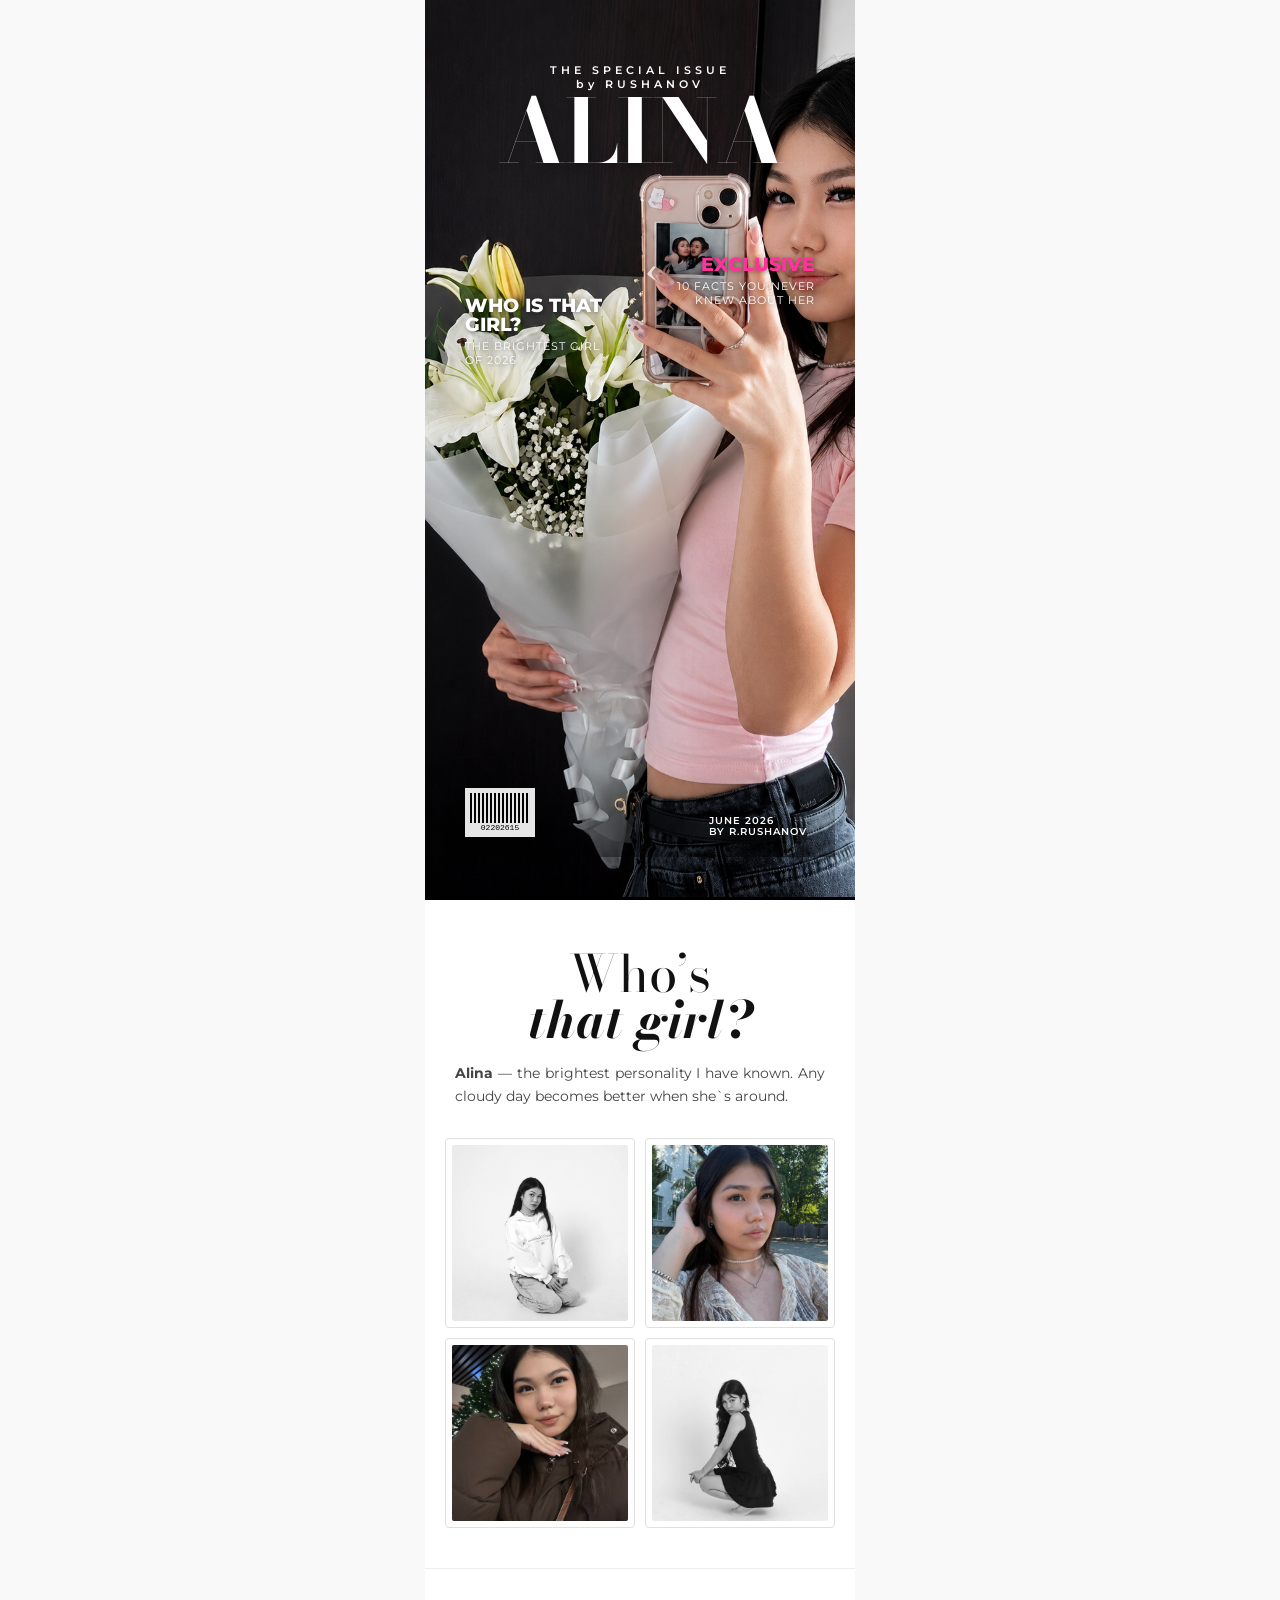
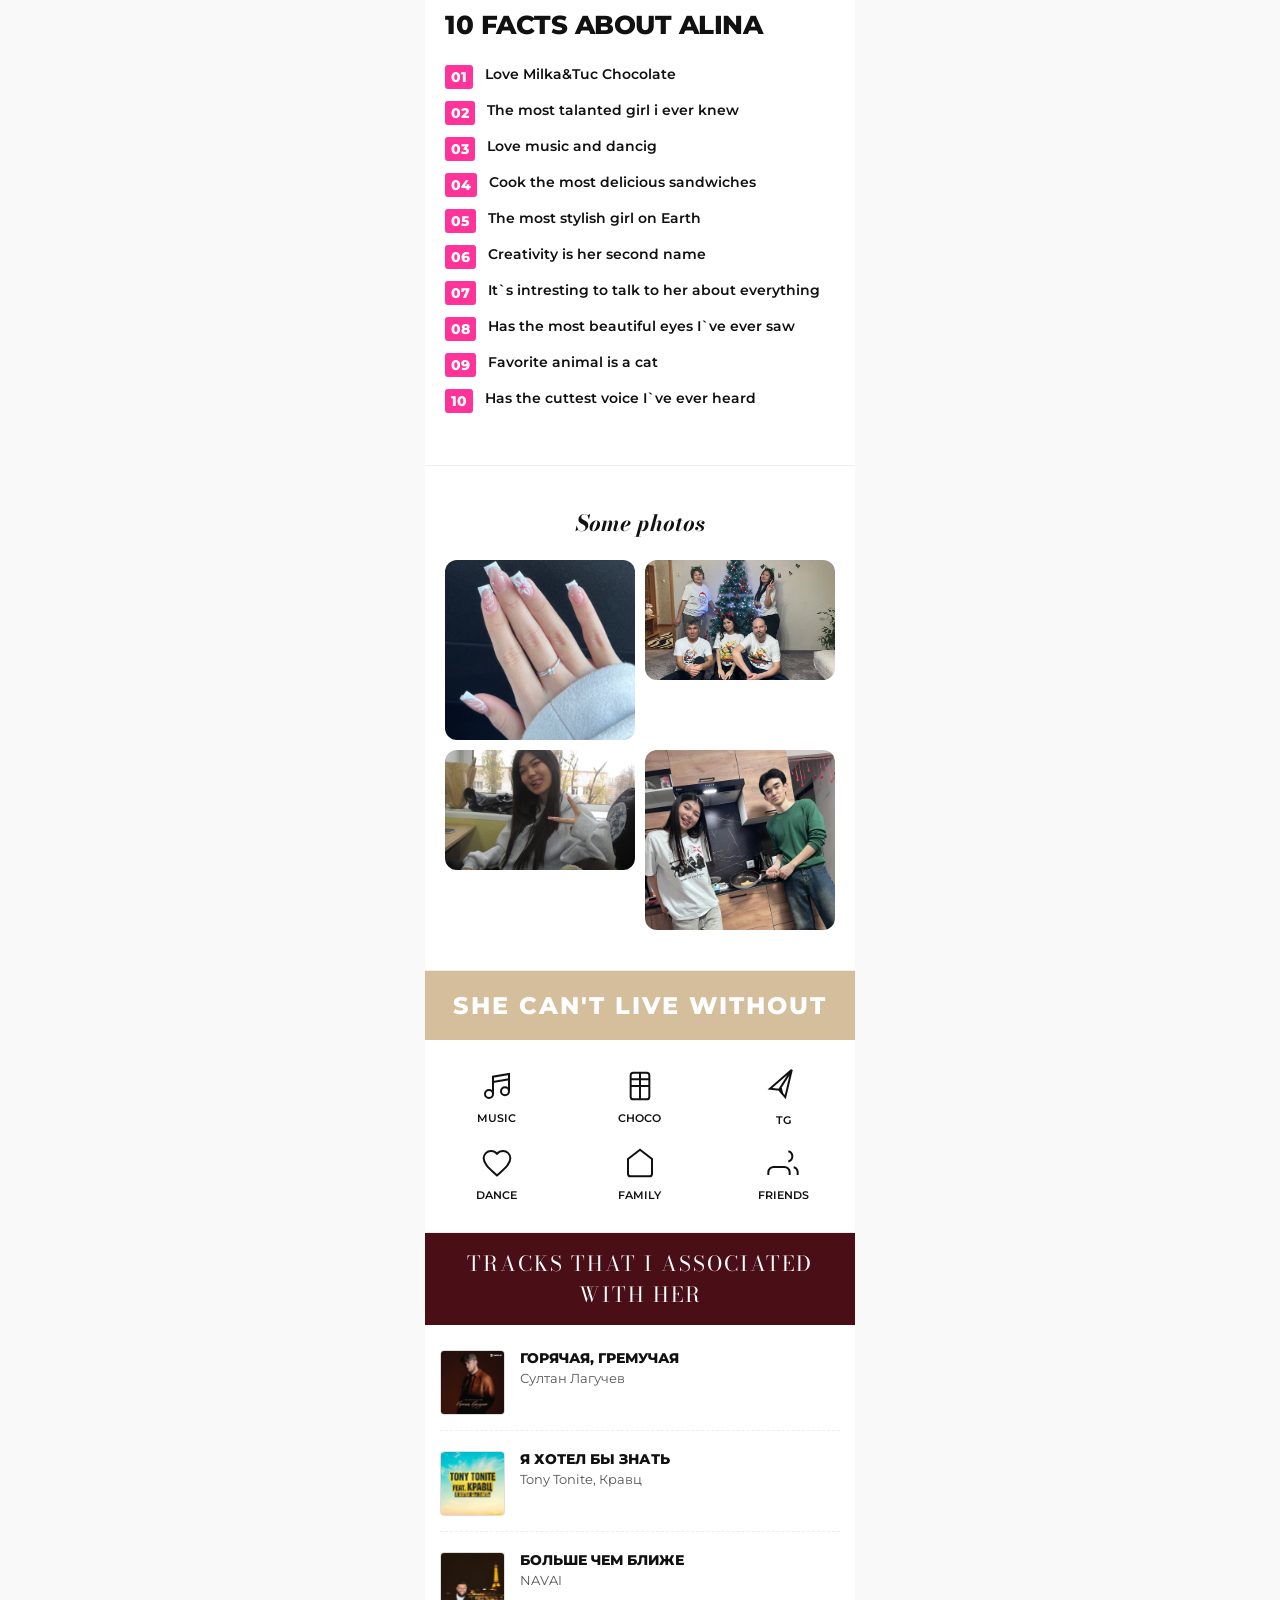
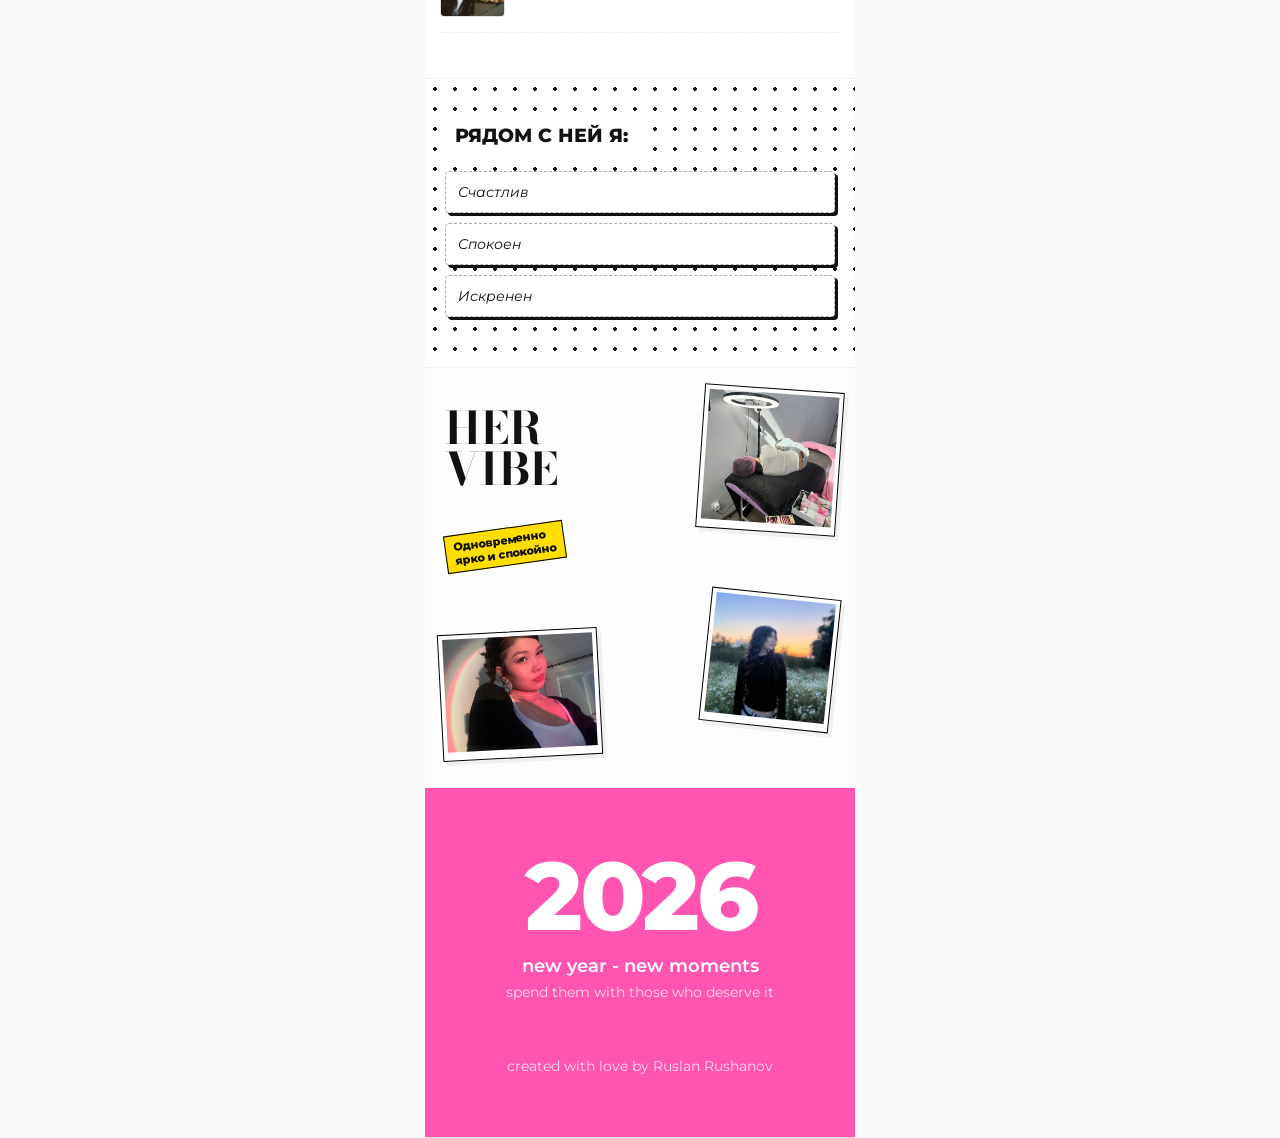
==== index.html @ da40d0cd "Add files via upload" ====
<!DOCTYPE html>
<html lang="ru">
<head>
    <meta charset="UTF-8">
    <meta name="viewport" content="width=device-width, initial-scale=1.0, maximum-scale=1.0, user-scalable=no">
    <title>Alina2026</title>
    <style>
        @import url('https://fonts.googleapis.com/css2?family=Bodoni+Moda:ital,wght@0,400;0,700;1,400&family=Montserrat:wght@400;600;800&display=swap');

        :root {
            --bg-light: #f9f9f9;
            --main-black: #111111;
            --accent-pink: #ff3399;
            --muted-gold: #d5be9b;
            --dark-red: #4a0e17;
        }

        * {
            box-sizing: border-box;
            margin: 0;
            padding: 0;
            /* Убирает серое выделение при тапе на iPhone */
            -webkit-tap-highlight-color: transparent; 
        }

        body {
            background-color: var(--bg-light);
            font-family: 'Montserrat', sans-serif;
            color: var(--main-black);
            padding: 0;
            margin: 0;
            width: 100vw;
            overflow-x: hidden;
        }

        /* Мобильный контейнер в один экран по ширине */
        .phone-wrapper {
            width: 100%;
            max-width: 430px; /* Ширина топовых iPhone Pro Max */
            margin: 0 auto;
            background: #fff;
        }

        section {
            padding: 40px 20px;
            border-bottom: 1px solid #eee;
            position: relative;
        }
        /* обложка */
    .magazine-cover {
        position: relative;
        width: 100%;
        height: 100vh; /* Занимает весь экран телефона */
        background-color: #000;
        overflow: hidden;
        display: flex;
        flex-direction: column;
        justify-content: space-between;
        border-bottom: 3px solid #000;
    }

    /* ФОТОГРАФИЯ - ЗАДНИЙ ФОН */
    .cover-image-container {
        position: absolute;
        top: 0;
        left: 0;
        width: 100%;
        height: 100%;
        z-index: 1;
    }

    .cover-image-container img {
        width: 100%;
        height: 100%;
        object-fit: cover; /* Фото заполнит весь экран без искажений */
        /* filter: brightness(0.9); — можно чуть притемнить, если текст плохо видно */
    }

    /* ГЛАВНОЕ НАЗВАНИЕ ЖУРНАЛА */
    .cover-masthead {
        position: relative;
        z-index: 2;
        text-align: center;
        padding-top: 23px;
    }

    .cover-masthead h1 {
        font-family: 'Bodoni Moda', serif;
        font-size: 5.5rem;
        color: #fff;
        text-transform: uppercase;
        letter-spacing: -2px;
        line-height: 0.8;
        margin: 0;
        /* Эффект тени, чтобы текст читался на любом фоне */
        text-shadow: 2px 2px 10px rgba(0,0,0,0.3);
    }

    /* БОКОВЫЕ ЗАГОЛОВКИ */
    .cover-headlines {
        position: relative;
        z-index: 3;
        padding: 20px;
        color: #fff;
        text-shadow: 1px 1px 5px rgba(0,0,0,0.5);
    }

    .left-headlines {
        position: absolute;
        bottom: 120px;
        left: 20px;
        max-width: 150px;
    }

    .right-headlines {
        position: absolute;
        bottom: 180px;
        right: 20px;
        text-align: right;
        max-width: 180px;
    }

    .headline-main {
        font-family: 'Montserrat', sans-serif;
        font-weight: 800;
        font-size: 1.2rem;
        text-transform: uppercase;
        line-height: 1;
        margin-bottom: 5px;
    }

    .headline-sub {
        font-family: 'Montserrat', sans-serif;
        font-size: 0.7rem;
        text-transform: uppercase;
        font-weight: 400;
        letter-spacing: 1px;
    }

    /* НИЖНЯЯ ПАНЕЛЬ: ШТРИХ-КОД И ВЫПУСК */
    .cover-footer {
        position: relative;
        z-index: 3;
        display: flex;
        justify-content: space-between;
        align-items: flex-end;
        padding: 20px;
        background: linear-gradient(transparent, rgba(0,0,0,0.4));
    }

    .barcode-area {
        background: #fff;
        padding: 5px;
        display: flex;
        flex-direction: column;
        align-items: center;
        opacity: 0.9;
    }

    .barcode-lines {
        width: 60px;
        height: 30px;
        /* Имитация штрих-кода через градиент */
        background: repeating-linear-gradient(90deg, #000, #000 2px, #fff 2px, #fff 4px);
    }

    .issue-info {
        color: #fff;
        font-size: 0.6rem;
        text-transform: uppercase;
        font-weight: 600;
        letter-spacing: 1px;
    }

        /* --- 1. HERO SECTION --- */
        .hero-section {
            text-align: center;
            padding-top: 50px;
        }

        .main-title {
            font-family: 'Bodoni Moda', serif;
            font-size: 3.2rem;
            line-height: 0.9;
            font-weight: 400;
            margin-bottom: 20px;
        }

        .main-title span {
            display: block;
            font-style: italic;
            font-weight: 700;
            color: var(--main-black);
        }

        .hero-desc {
            font-size: 0.9rem;
            line-height: 1.6;
            color: #444;
            margin-bottom: 30px;
            padding: 0 10px;
            text-align: justify;
        }

        /* Инста-коллаж: 2х2 аккуратных поста */
        .insta-grid {
            display: grid;
            grid-template-columns: 1fr 1fr;
            gap: 10px;
        }

        .insta-card {
            background: #fff;
            border: 1px solid #e0e0e0;
            padding: 6px;
            border-radius: 4px;
        }

        .insta-card img {
            width: 100%;
            aspect-ratio: 1;
            object-fit: cover;
            display: block;
            border-radius: 2px;
        }

        /* --- 2. 10 FACTS --- */
        .facts-section {
            background: #fff;
        }

        .facts-section h2 {
            font-size: 1.6rem;
            font-weight: 800;
            text-transform: uppercase;
            margin-bottom: 25px;
            letter-spacing: -0.5px;
        }

        .fact-row {
            display: flex;
            align-items: flex-start;
            margin-bottom: 12px;
        }

        .fact-num {
            font-weight: 800;
            font-size: 0.9rem;
            color: #fff;
            background: var(--accent-pink);
            padding: 3px 6px;
            margin-right: 12px;
            border-radius: 3px;
            min-width: 26px;
            text-align: center;
        }

        .fact-text {
            font-size: 0.85rem;
            font-weight: 600;
            line-height: 1.4;
        }

        /* --- 3. PINTEREST BOARD --- */
        .pinterest-section h2 {
            font-family: 'Bodoni Moda', serif;
            font-style: italic;
            font-size: 1.4rem;
            text-align: center;
            margin-bottom: 20px;
        }

        .pin-board {
            display: grid;
            grid-template-columns: 1fr 1fr;
            gap: 10px;
        }

        .pin {
            border-radius: 12px;
            overflow: hidden;
            background: #f0f0f0;
        }

        .pin img {
            width: 100%;
            display: block;
            object-fit: cover;
        }

        .p-long { height: 180px; }
        .p-short { height: 120px; }

        /* --- 4. CAN'T LIVE WITHOUT --- */
        .cant-live-header {
            background: var(--muted-gold);
            color: #fff;
            padding: 20px;
            text-align: center;
            font-size: 1.5rem;
            font-weight: 800;
            text-transform: uppercase;
            letter-spacing: 2px;
        }

        .icons-vibe-grid {
            display: grid;
            grid-template-columns: repeat(3, 1fr);
            gap: 20px;
            padding: 30px 10px;
        }

        .icon-box {
            text-align: center;
            font-size: 0.7rem;
            font-weight: 600;
            text-transform: uppercase;
        }

        .icon-box svg {
            width: 32px;
            height: 32px;
            margin-bottom: 6px;
            stroke: #111;
            fill: none;
            stroke-width: 1.5;
        }

        /* --- 5. EXCLUSIVE INTERVIEW --- */
        .interview-header {
            background: var(--dark-red);
            color: #fff;
            padding: 15px;
            text-align: center;
            font-family: 'Bodoni Moda', serif;
            font-size: 1.5rem;
        }

        .interview-content {
            padding: 25px 15px;
        }

        .qa-block {
            margin-bottom: 18px;
            border-bottom: 1px dashed #eee;
            padding-bottom: 10px;
        }

        .qa-block h3 {
            font-size: 0.85rem;
            font-weight: 800;
            margin-bottom: 4px;
        }

        .qa-block p {
            font-size: 0.85rem;
            color: #555;
            line-height: 1.4;
        }

        /* --- 6. WHAT THEY THINK ABOUT ME --- */
        .polka-dot-bg {
            background-image: radial-gradient(#111 12%, transparent 13%);
            background-size: 20px 20px;
            background-color: #fff;
            padding: 40px 20px;
        }

        .polka-dot-bg h2 {
            font-weight: 800;
            font-size: 1.2rem;
            text-transform: uppercase;
            margin-bottom: 20px;
            text-align: center;
            background: #fff;
            display: inline-block;
            padding: 4px 10px;
        }

        .sticker-quote {
            background: #fff;
            border: 1.5px dashed #aaa;
            padding: 12px;
            margin-bottom: 10px;
            border-radius: 4px;
            font-style: italic;
            font-size: 0.85rem;
            box-shadow: 3px 3px 0px var(--main-black);
        }

        /* --- 7. HER VIBE (Мобильный коллаж) --- */
        .vibe-section {
            background: #fdfdfd;
            height: 420px;
            position: relative;
        }

        .vibe-title {
            font-family: 'Bodoni Moda', serif;
            font-size: 2.8rem;
            font-weight: 700;
            line-height: 0.9;
        }

        .collage-img {
            position: absolute;
            border: 1px solid #000;
            padding: 4px;
            background: #fff;
            box-shadow: 4px 4px 0 rgba(0,0,0,0.05);
        }

        .img-1 { top: 20px; right: 15px; width: 140px; transform: rotate(4deg); }
        .img-2 { bottom: 30px; left: 15px; width: 160px; transform: rotate(-3deg); }
        .img-3 { bottom: 60px; right: 20px; width: 130px; transform: rotate(6deg); }

        .bubble-meme {
            position: absolute;
            background: #ffde00;
            border: 1.5px solid #000;
            padding: 4px 8px;
            font-size: 0.7rem;
            font-weight: 800;
            top: 160px;
            left: 20px;
            transform: rotate(-8deg);
        }

        /* --- 8. FINAL PAGE --- */
        .final-section {
            background: #ff54b0;
            color: #fff;
            text-align: center;
            padding: 60px 20px;
        }

        .big-year {
            font-size: 6rem;
            font-weight: 800;
            line-height: 1;
            letter-spacing: -3px;
            margin-bottom: 10px;
        }

        .final-text {
            font-size: 1.1rem;
            font-weight: 600;
            line-height: 1.4;
        }
        /* --- СТИЛИ ДЛЯ МУЗЫКАЛЬНОГО БЛОКА --- */
.tracks-section {
    background: #fff;
}

.tracks-header {
    background: var(--dark-red); /* Сохраняем благородный темный цвет */
    color: #fff;
    padding: 15px;
    text-align: center;
    font-family: 'Bodoni Moda', serif;
    font-size: 1.3rem;
    text-transform: uppercase;
    letter-spacing: 2px;
}

.tracks-content {
    padding: 25px 15px;
}

.track-item {
    display: flex; /* Выстраиваем в ряд: фото + текст */
    align-items: flex-start;
    gap: 15px; /* Расстояние между обложкой и текстом */
    margin-bottom: 20px;
    padding-bottom: 15px;
    border-bottom: 1px dashed #eee;
}

.track-cover {
    width: 65px; /* Размер обложки трека */
    height: 65px;
    flex-shrink: 0; /* Чтобы картинка не сжималась */
    border-radius: 4px;
    background-color: #eee;
    overflow: hidden;
    border: 1px solid #ddd;
}

.track-cover img {
    width: 100%;
    height: 100%;
    object-fit: cover;
}

.track-info h3 {
    font-size: 0.85rem;
    font-weight: 800;
    margin-bottom: 4px;
    color: var(--main-black);
    text-transform: uppercase;
}

.track-info p {
    font-size: 0.8rem;
    color: #555;
    line-height: 1.4;
}
    </style>
</head>
<body>

    <div class="phone-wrapper">

<section class="magazine-cover">
    <div class="cover-image-container">
        <img src="images/start.png" alt="Cover Photo">
    </div>

    <div class="cover-masthead">
        <p style="color: #fff; font-size: 0.7rem; letter-spacing: 4px; margin-bottom: 5px; font-weight: 600;">THE SPECIAL ISSUE <br>by RUSHANOV</p>
        <h1>ALINA</h1>
    </div>

    <div class="cover-headlines">
        <div class="left-headlines">
            <p class="headline-main">WHO IS THAT GIRL?</p>
            <p class="headline-sub">The brightest girl of 2026</p>
        </div>

        <div class="right-headlines">
            <p class="headline-main" style="color: #ff3399;">EXCLUSIVE</p>
            <p class="headline-sub">10 facts you never knew about her</p>
        </div>
    </div>

    <div class="cover-footer">
        <div class="barcode-area">
            <div class="barcode-lines"></div>
            <span style="font-size: 8px; color: #000; font-family: monospace;">02202615</span>
        </div>
        <div class="issue-info">
            JUNE 2026 <br> by R.Rushanov &nbsp
        </div>
    </div>
</section>    

        <section class="hero-section">
            <h1 class="main-title">Who’s<br><span>that girl?</span></h1>
            <p class="hero-desc">
                <strong>Alina</strong> — the brightest personality I have known. Any cloudy day becomes better when she`s around. 
            </p>
            <div class="insta-grid">
                <div class="insta-card"><img src="images/black1.jpeg" alt="Alina"></div>
                <div class="insta-card"><img src="images/col1.jpeg" alt="Alina"></div>
                <div class="insta-card"><img src="images/col2.jpeg" alt="Alina"></div>
                <div class="insta-card"><img src="images/black2.jpeg" alt="Alina"></div>
            </div>
        </section>

        <section class="facts-section">
            <h2>10 facts about Alina</h2>
            <div class="fact-row"><div class="fact-num">01</div><div class="fact-text">Love Milka&Tuc Chocolate</div></div>
            <div class="fact-row"><div class="fact-num">02</div><div class="fact-text">The most talanted girl i ever knew</div></div>
            <div class="fact-row"><div class="fact-num">03</div><div class="fact-text">Love music and dancig</div></div>
            <div class="fact-row"><div class="fact-num">04</div><div class="fact-text">Cook the most delicious sandwiches</div></div>
            <div class="fact-row"><div class="fact-num">05</div><div class="fact-text">The most stylish girl on Earth</div></div>
            <div class="fact-row"><div class="fact-num">06</div><div class="fact-text">Creativity is her second name</div></div>
            <div class="fact-row"><div class="fact-num">07</div><div class="fact-text">It`s intresting to talk to her about everything</div></div>
            <div class="fact-row"><div class="fact-num">08</div><div class="fact-text">Has the most beautiful eyes I`ve ever saw</div></div>
            <div class="fact-row"><div class="fact-num">09</div><div class="fact-text">Favorite animal is a cat</div></div>
            <div class="fact-row"><div class="fact-num">10</div><div class="fact-text">Has the cuttest voice I`ve ever heard</div></div>
        </section>

        <section class="pinterest-section">
            <h2>Some photos</h2>
            <div class="pin-board">
                <div class="pin p-long"><img src="images/nails.jpeg" alt="Pin"></div>
                <div class="pin p-short"><img src="images/fam.jpeg" alt="Pin"></div>
                <div class="pin p-short"><img src="images/vert.jpeg" alt="Pin"></div>
                <div class="pin p-long"><img src="images/rus.jpeg" alt="Pin"></div>
            </div>
        </section>

        <div class="cant-live-header">She Can't Live Without</div>
        <section style="padding:0;">
            <div class="icons-vibe-grid">
    <div class="icon-box">
        <svg viewBox="0 0 24 24"><path d="M9 18V5l12-2v13M9 9l12-2M9 18c0 1.66-1.34 3-3 3s-3-1.34-3-3 1.34-3 3-3 3 1.34 3 3zm12-2c0 1.66-1.34 3-3 3s-3-1.34-3-3 1.34-3 3-3 3 1.34 3 3z"/></svg>
        <div>Music</div>
    </div>
    <div class="icon-box">
        <svg viewBox="0 0 24 24"><rect x="5" y="2" width="14" height="20" rx="2"/><path d="M5 7h14M5 12h14M12 2v20"/></svg>
        <div>Choco</div>
    </div>
    <div class="icon-box">
        <svg viewBox="0 0 24 24" style="transform: rotate(-15deg); margin-bottom: 8px;">
            <path d="M21.5 2L2 11.5l6.5 2.5L21.5 2z M8.5 14l3 6.5L21.5 2L8.5 14z M8.5 14l1.5 3.5V14l-1.5 0z" />
        </svg>
        <div>TG</div>
    </div>
    <div class="icon-box">
        <svg viewBox="0 0 24 24"><path d="M12 21.35l-1.45-1.32C5.4 15.36 2 12.28 2 8.5 2 5.42 4.42 3 7.5 3c1.74 0 3.41.81 4.5 2.09C13.09 3.81 14.76 3 16.5 3 19.58 3 22 5.42 22 8.5c0 3.78-3.4 6.86-8.55 11.54L12 21.35z"/></svg>
                    <div>Dance</div>
    </div>
    <div class="icon-box">
        <svg viewBox="0 0 24 24"><path d="M3 9l9-7 9 7v11a2 2 0 0 1-2 2H5a2 2 0 0 1-2-2z"/></svg>
        <div>Family</div>
    </div>
    <div class="icon-box">
        <svg viewBox="0 0 24 24"><path d="M17 21v-2a4 4 0 0 0-4-4H5a4 4 0 0 0-4 4v2M16 3.13a4 4 0 0 1 0 7.75M23 21v-2a4 4 0 0 0-3-3.87M16 3.13a4 4 0 0 1 0 7.75"/></svg>
        <div>Friends</div>
    </div>
</div>
        </section>

<div class="tracks-header">Tracks that i associated with her</div>
<section class="tracks-section" style="padding:0;">
    <div class="tracks-content">
        
        <div class="track-item">
            <div class="track-cover">
                <img src="images/СЛ.jpg" alt="Track Cover">
            </div>
            <div class="track-info">
                <h3>Горячая, гремучая</h3>
                <p>Султан Лагучев</p>
            </div>
        </div>

        <div class="track-item">
            <div class="track-cover">
                <img src="images/ЯЗ.jpg" alt="Track Cover">
            </div>
            <div class="track-info">
                <h3>Я хотел бы знать</h3>
                <p>Tony Tonite, Кравц</p>
            </div>
        </div>
			
			<div class="track-item">
            <div class="track-cover">
                <img src="images/БЧБ.jpg" alt="Track Cover">
            </div>
            <div class="track-info">
                <h3>Больше чем ближе</h3>
                <p>NAVAI</p>
            </div>
        </div>

    </div>
</section>

        <section class="polka-dot-bg">
            <h2>Рядом с ней я:</h2>
            <div class="sticker-quote">Счастлив</div>
            <div class="sticker-quote">Спокоен</div>
            <div class="sticker-quote">Искренен</div>
        </section>

        <section class="vibe-section">
            <div class="vibe-title">HER<br>VIBE</div>
            <div class="bubble-meme">Одновременно<br>ярко и спокойно</div>
            
            <div class="collage-img img-1"><img src="images/sleep.jpeg" style="width:100%;"></div>
            <div class="collage-img img-2"><img src="images/shine.jpeg" style="width:100%;"></div>
            <div class="collage-img img-3"><img src="images/summer.jpeg" style="width:100%;"></div>
        </section>

        <section class="final-section">
            <div class="big-year">2026</div>
            <div class="final-text">
                new year - new moments<br>
                <span style="font-size:0.85rem; font-weight:400; opacity:0.8;">spend them with those who deserve it<br><br><br>created with love by Ruslan Rushanov
</span>
            </div>
        </section>

    </div>

</body>
</html>
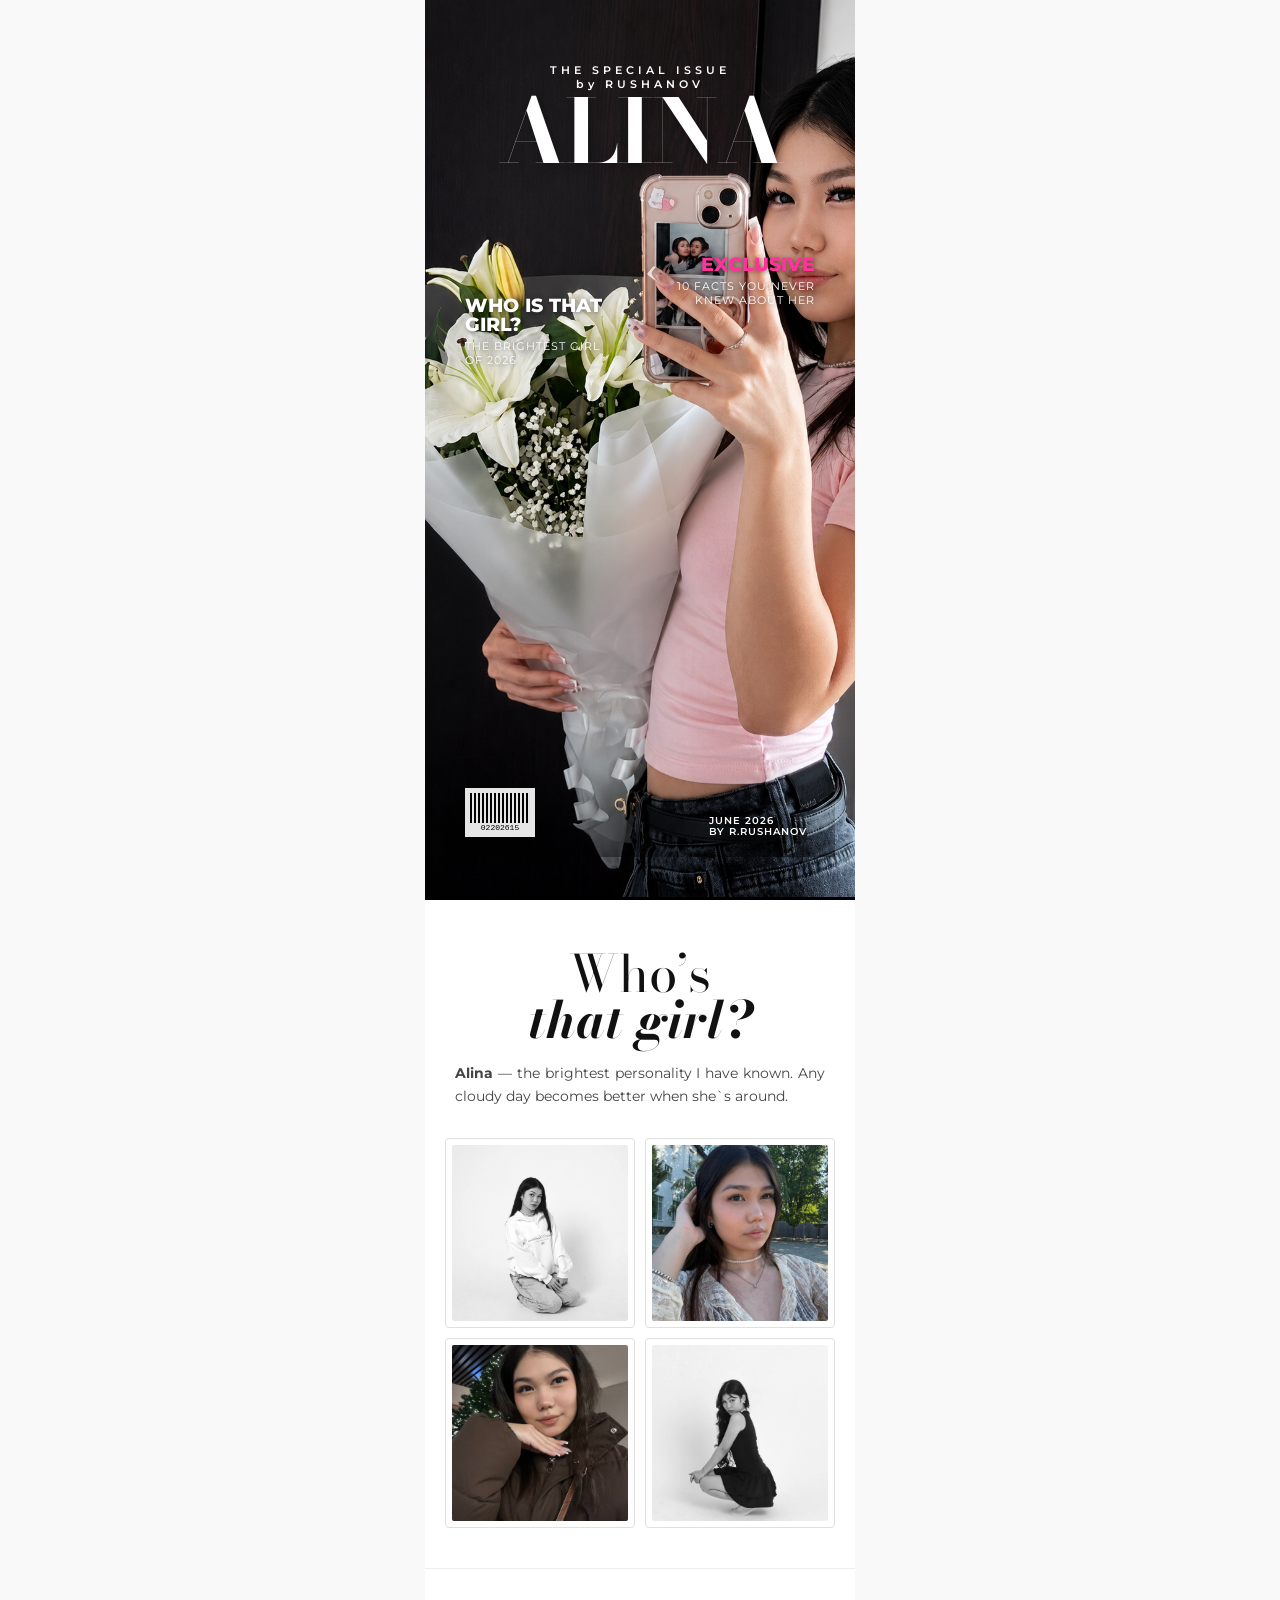
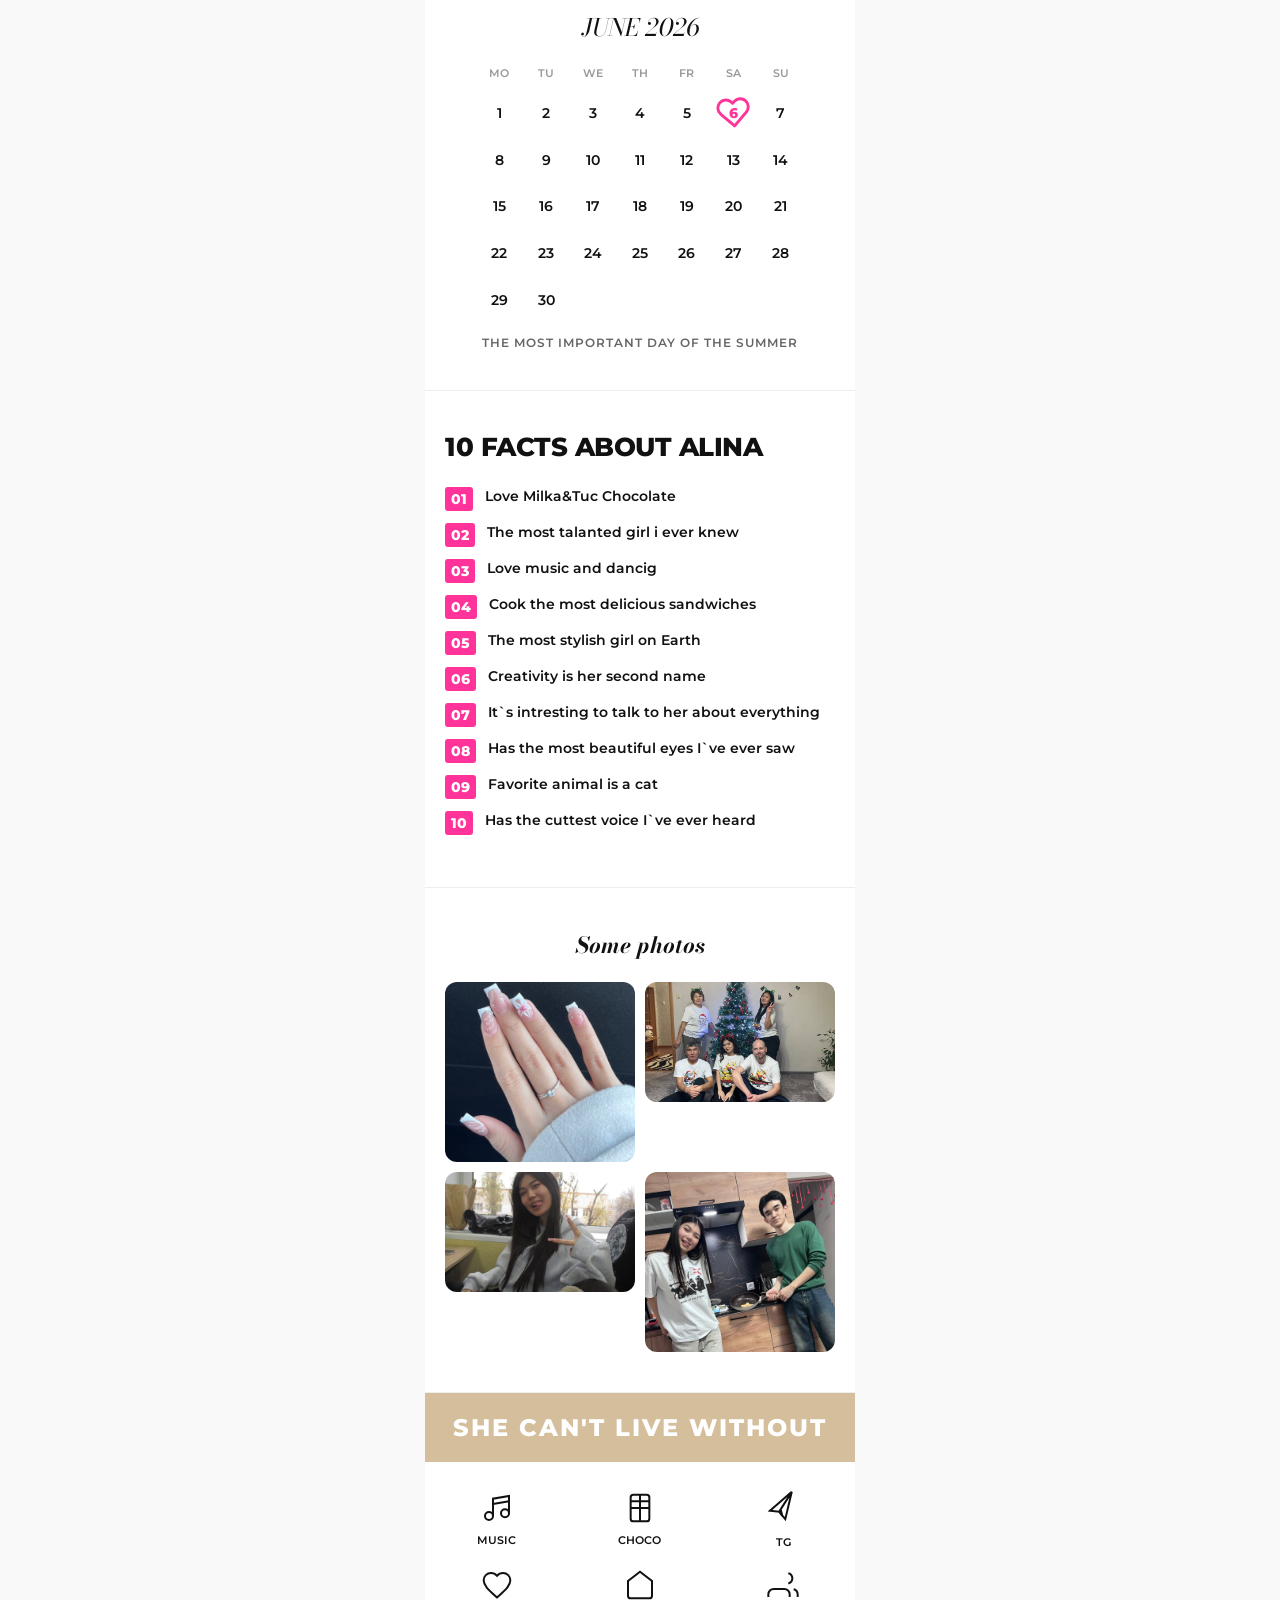
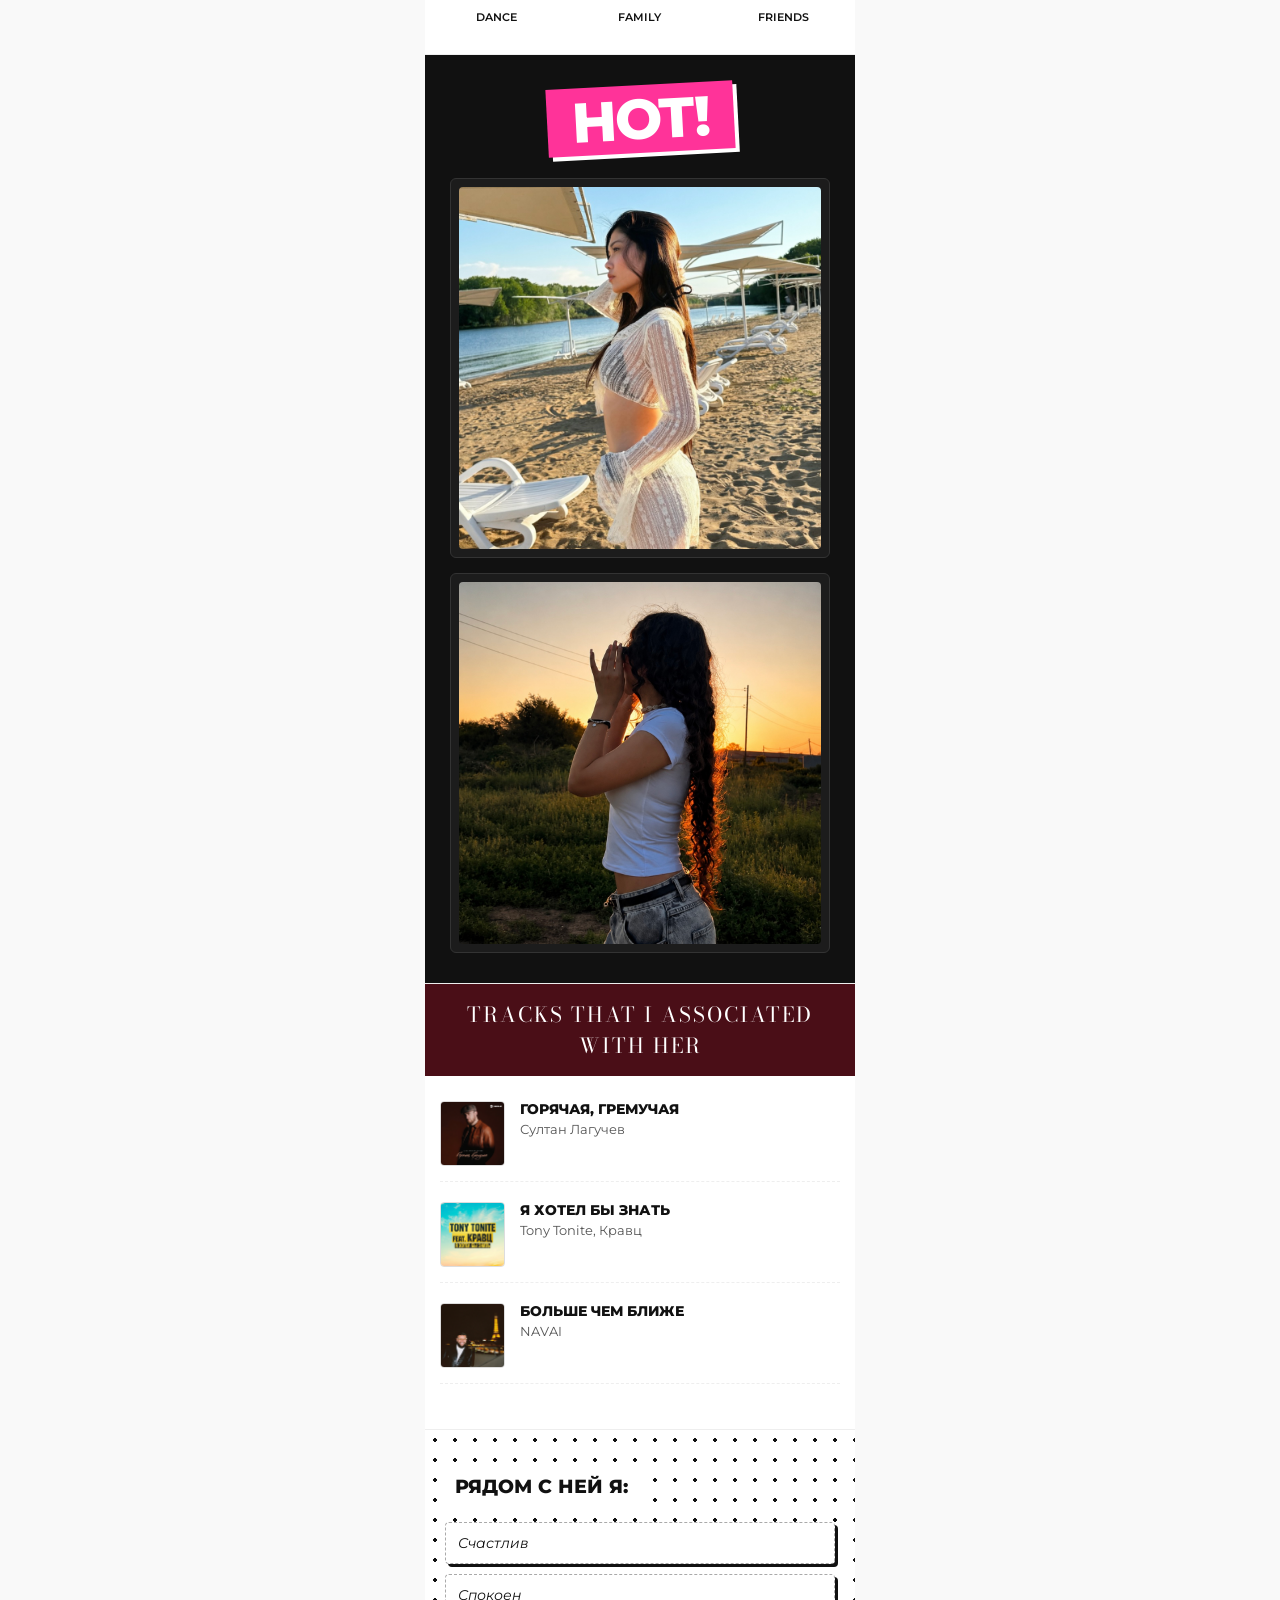
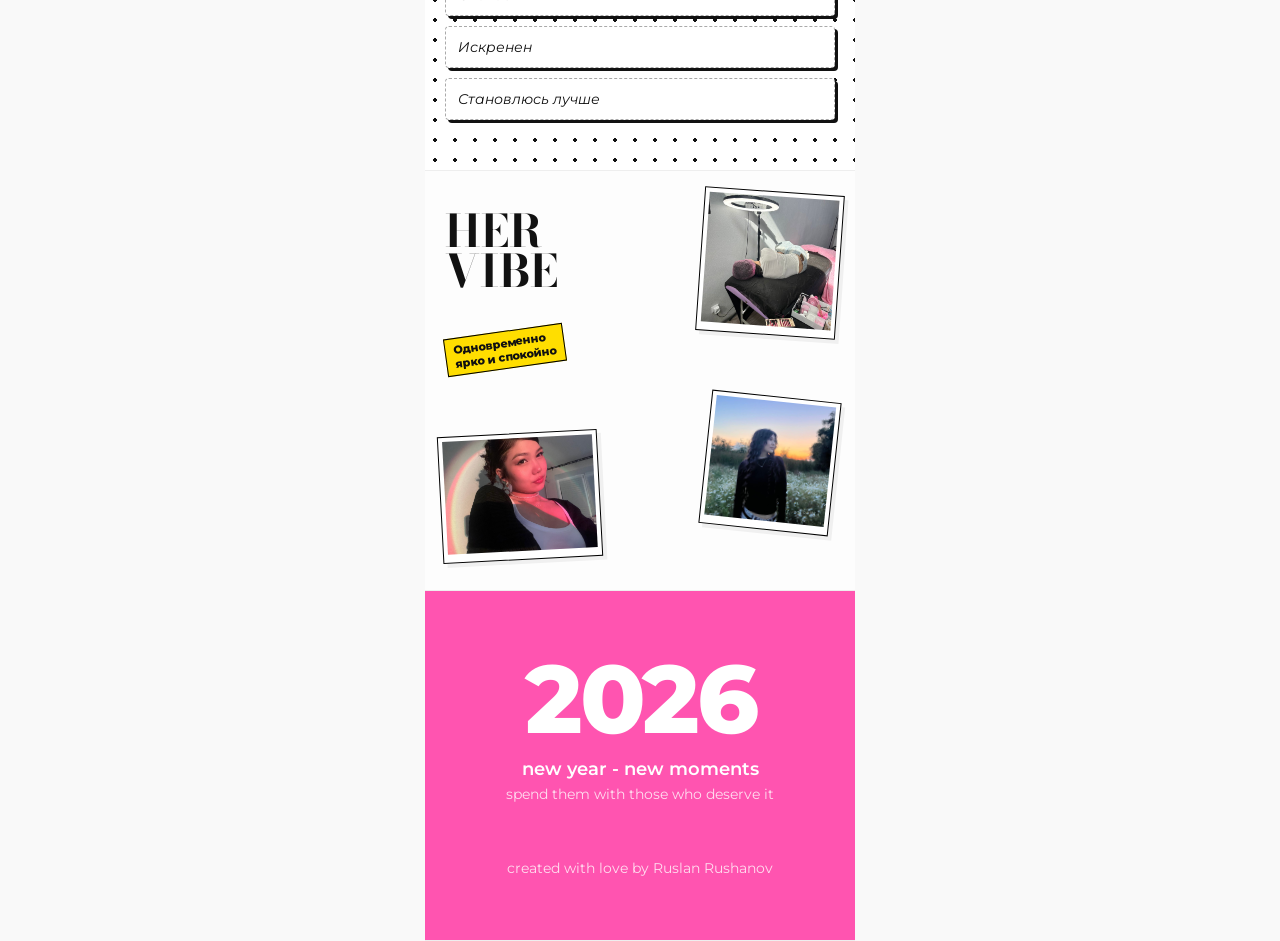
==== commit 3e195725: "Add files via upload" ====
--- a/index.html
+++ b/index.html
@@ -505,6 +505,114 @@
     color: #555;
     line-height: 1.4;
 }
+
+/* --- СТИЛИ ДЛЯ КАЛЕНДАРЯ --- */
+.calendar-section {
+    background: #fff;
+    text-align: center;
+}
+
+.calendar-title {
+    font-family: 'Bodoni Moda', serif;
+    font-size: 1.5rem;
+    font-style: italic;
+    margin-bottom: 20px;
+    text-transform: uppercase;
+}
+
+.calendar-grid {
+    display: grid;
+    grid-template-columns: repeat(7, 1fr); /* 7 дней недели */
+    gap: 8px;
+    max-width: 320px;
+    margin: 0 auto;
+    font-size: 0.85rem;
+    font-weight: 600;
+}
+
+.calendar-day-name {
+    color: #999;
+    font-size: 0.7rem;
+    text-transform: uppercase;
+    margin-bottom: 5px;
+}
+
+.calendar-day {
+    aspect-ratio: 1;
+    display: flex;
+    align-items: center;
+    justify-content: center;
+    border-radius: 4px;
+}
+
+/* Стилизация важной даты — 6 июня */
+/* Новые стили для даты с сердечком */
+.special-date {
+    position: relative;
+    font-weight: 800;
+    color: var(--accent-pink); /* Делаем цифру яркой */
+    display: flex;
+    align-items: center;
+    justify-content: center;
+    z-index: 1;
+}
+
+/* Вставляем сердечко на задний план цифры */
+.special-date::before {
+    content: "";
+    position: absolute;
+    width: 35px; /* Размер сердечка */
+    height: 35px;
+    z-index: -1; /* Прячем за цифру, чтобы она была поверх */
+    background-image: url("data:image/svg+xml;utf8,<svg xmlns='http://www.w3.org/2000/svg' viewBox='0 0 24 24' fill='none' stroke='%23ff3399' stroke-width='2' stroke-linecap='round' stroke-linejoin='round'><path d='M20.84 4.61a5.5 5.5 0 0 0-7.78 0L12 5.67l-1.06-1.06a5.5 5.5 0 0 0-7.78 7.78l1.06 1.06L12 21.23l7.78-7.78 1.06-1.06a5.5 5.5 0 0 0 0-7.78z'/></svg>");
+    background-size: contain;
+    background-repeat: no-repeat;
+    background-position: center;
+    /* Легкий наклон для эффекта «от руки» */
+    transform: rotate(-5deg); 
+}
+
+/* --- СТИЛИ ДЛЯ СЕКЦИИ "HOT" --- */
+.hot-section {
+    background: var(--main-black);
+    color: #fff;
+    padding: 30px 15px;
+    text-align: center;
+}
+
+.hot-badge {
+    background: var(--accent-pink);
+    color: #fff;
+    font-size: 3.5rem;
+    font-weight: 800;
+    display: inline-block;
+    padding: 0 25px;
+    letter-spacing: -2px;
+    transform: rotate(-3deg);
+    margin-bottom: 25px;
+    box-shadow: 4px 4px 0 #fff;
+}
+
+.hot-gallery {
+    display: grid;
+    grid-template-columns: 1fr; /* На телефоне лучше в один ряд крупные фото */
+    gap: 15px;
+    padding: 0 10px;
+}
+
+.hot-photo-card {
+    background: #1c1c1c;
+    border: 1px solid #333;
+    padding: 8px;
+    border-radius: 6px;
+}
+
+.hot-photo-card img {
+    width: 100%;
+    display: block;
+    border-radius: 4px;
+    object-fit: cover;
+}
     </style>
 </head>
 <body>
@@ -556,6 +664,59 @@
                 <div class="insta-card"><img src="images/black2.jpeg" alt="Alina"></div>
             </div>
         </section>
+
+        <section class="calendar-section">
+            <div class="calendar-title">June 2026</div>
+            
+            <div class="calendar-grid">
+                <div class="calendar-day-name">Mo</div>
+                <div class="calendar-day-name">Tu</div>
+                <div class="calendar-day-name">We</div>
+                <div class="calendar-day-name">Th</div>
+                <div class="calendar-day-name">Fr</div>
+                <div class="calendar-day-name">Sa</div>
+                <div class="calendar-day-name">Su</div>
+
+                <div class="calendar-day">1</div>
+                <div class="calendar-day">2</div>
+                <div class="calendar-day">3</div>
+                <div class="calendar-day">4</div>
+                <div class="calendar-day">5</div>
+                
+                <div class="calendar-day special-date">6</div>
+                
+                <div class="calendar-day">7</div>
+                <div class="calendar-day">8</div>
+                <div class="calendar-day">9</div>
+                <div class="calendar-day">10</div>
+                <div class="calendar-day">11</div>
+                <div class="calendar-day">12</div>
+                <div class="calendar-day">13</div>
+                <div class="calendar-day">14</div>
+                <div class="calendar-day">15</div>
+                <div class="calendar-day">16</div>
+                <div class="calendar-day">17</div>
+                <div class="calendar-day">18</div>
+                <div class="calendar-day">19</div>
+                <div class="calendar-day">20</div>
+                <div class="calendar-day">21</div>
+                <div class="calendar-day">22</div>
+                <div class="calendar-day">23</div>
+                <div class="calendar-day">24</div>
+                <div class="calendar-day">25</div>
+                <div class="calendar-day">26</div>
+                <div class="calendar-day">27</div>
+                <div class="calendar-day">28</div>
+                <div class="calendar-day">29</div>
+                <div class="calendar-day">30</div>
+            </div>
+            
+            <p style="font-size: 0.75rem; color: #666; margin-top: 15px; font-weight: 600; text-transform: uppercase; letter-spacing: 1px;">
+                The most important day of the summer
+            </p>
+        </section>
+
+
 
         <section class="facts-section">
             <h2>10 facts about Alina</h2>
@@ -613,6 +774,21 @@
 </div>
         </section>
 
+
+        <section class="hot-section">
+            <div class="hot-badge">HOT!</div>
+            
+            <div class="hot-gallery">
+                <div class="hot-photo-card">
+                    <img src="images/beach.jpg" alt="Hot look">
+                </div>
+                <div class="hot-photo-card">
+                    <img src="images/sunsh.jpg" alt="Aesthetic look">
+                </div>
+            </div>
+        </section>
+
+
 <div class="tracks-header">Tracks that i associated with her</div>
 <section class="tracks-section" style="padding:0;">
     <div class="tracks-content">
@@ -655,6 +831,7 @@
             <div class="sticker-quote">Счастлив</div>
             <div class="sticker-quote">Спокоен</div>
             <div class="sticker-quote">Искренен</div>
+            <div class="sticker-quote">Становлюсь лучше</div>
         </section>
 
         <section class="vibe-section">
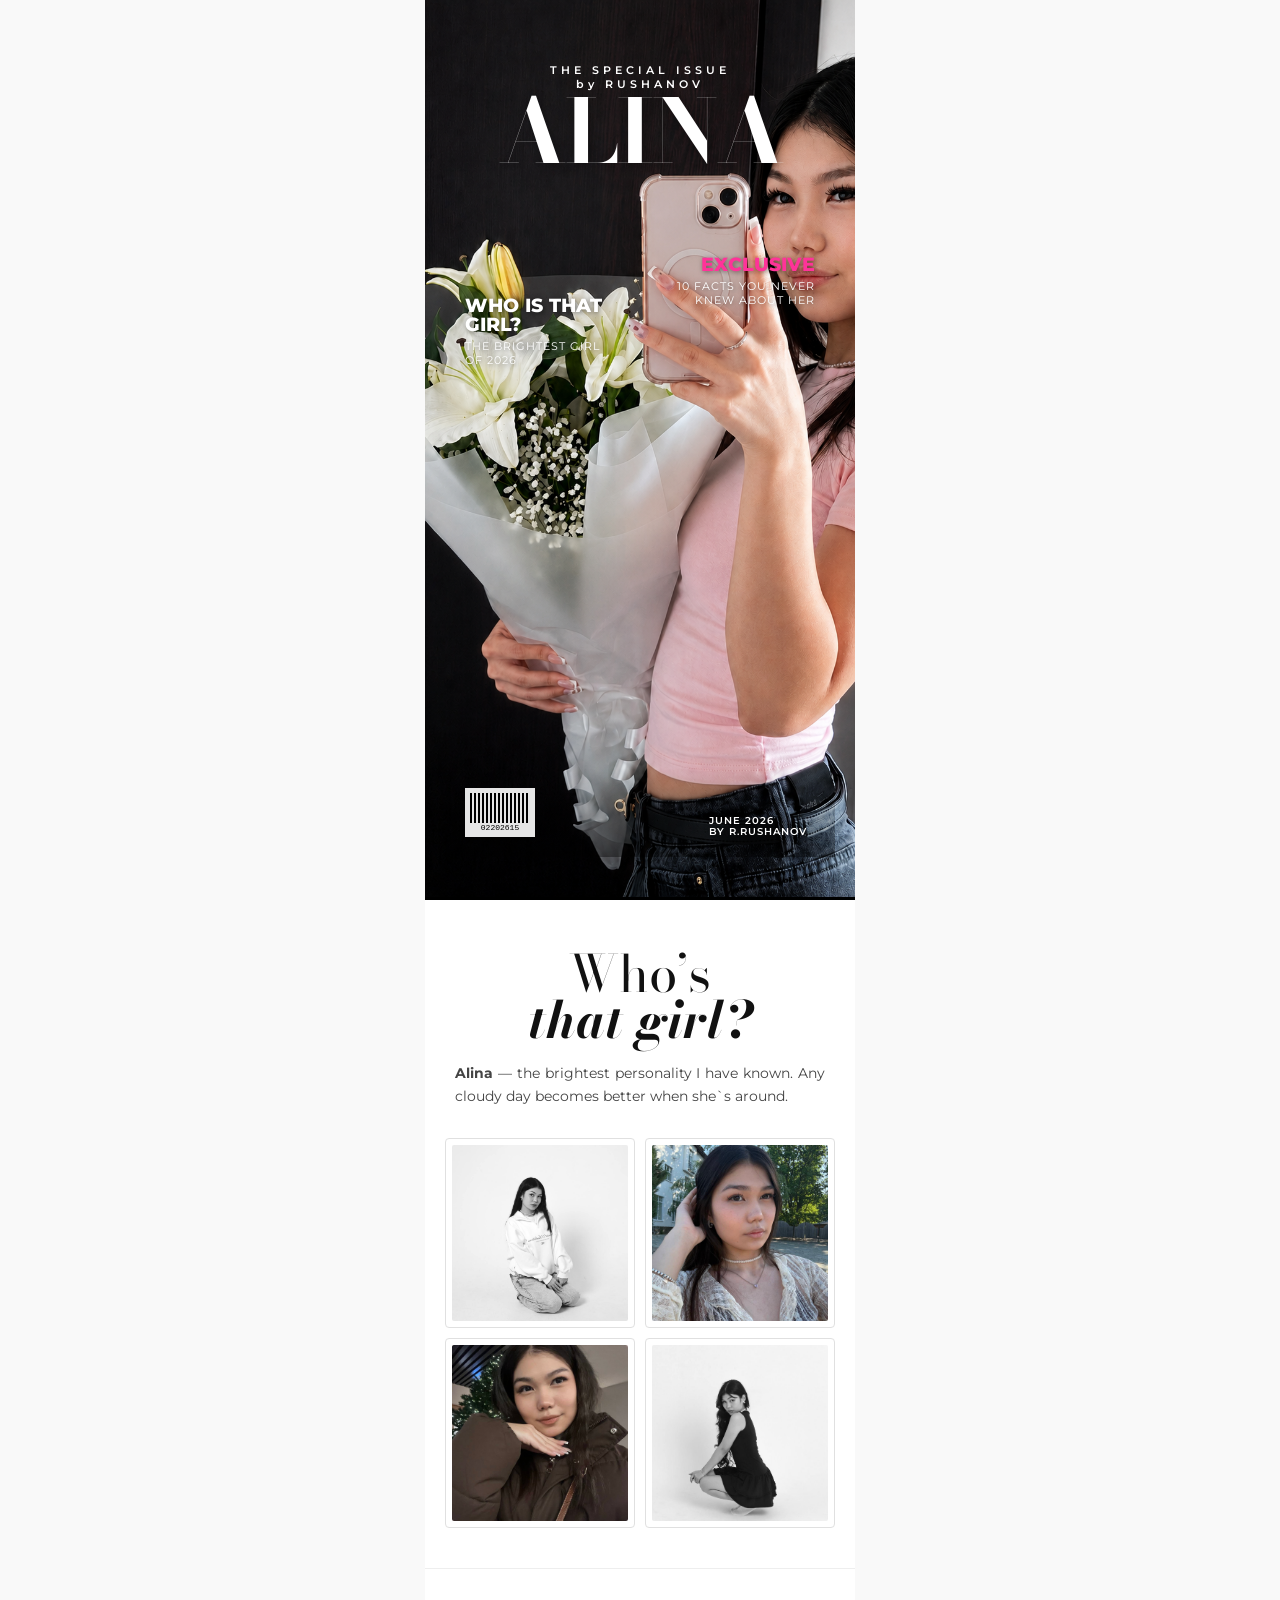
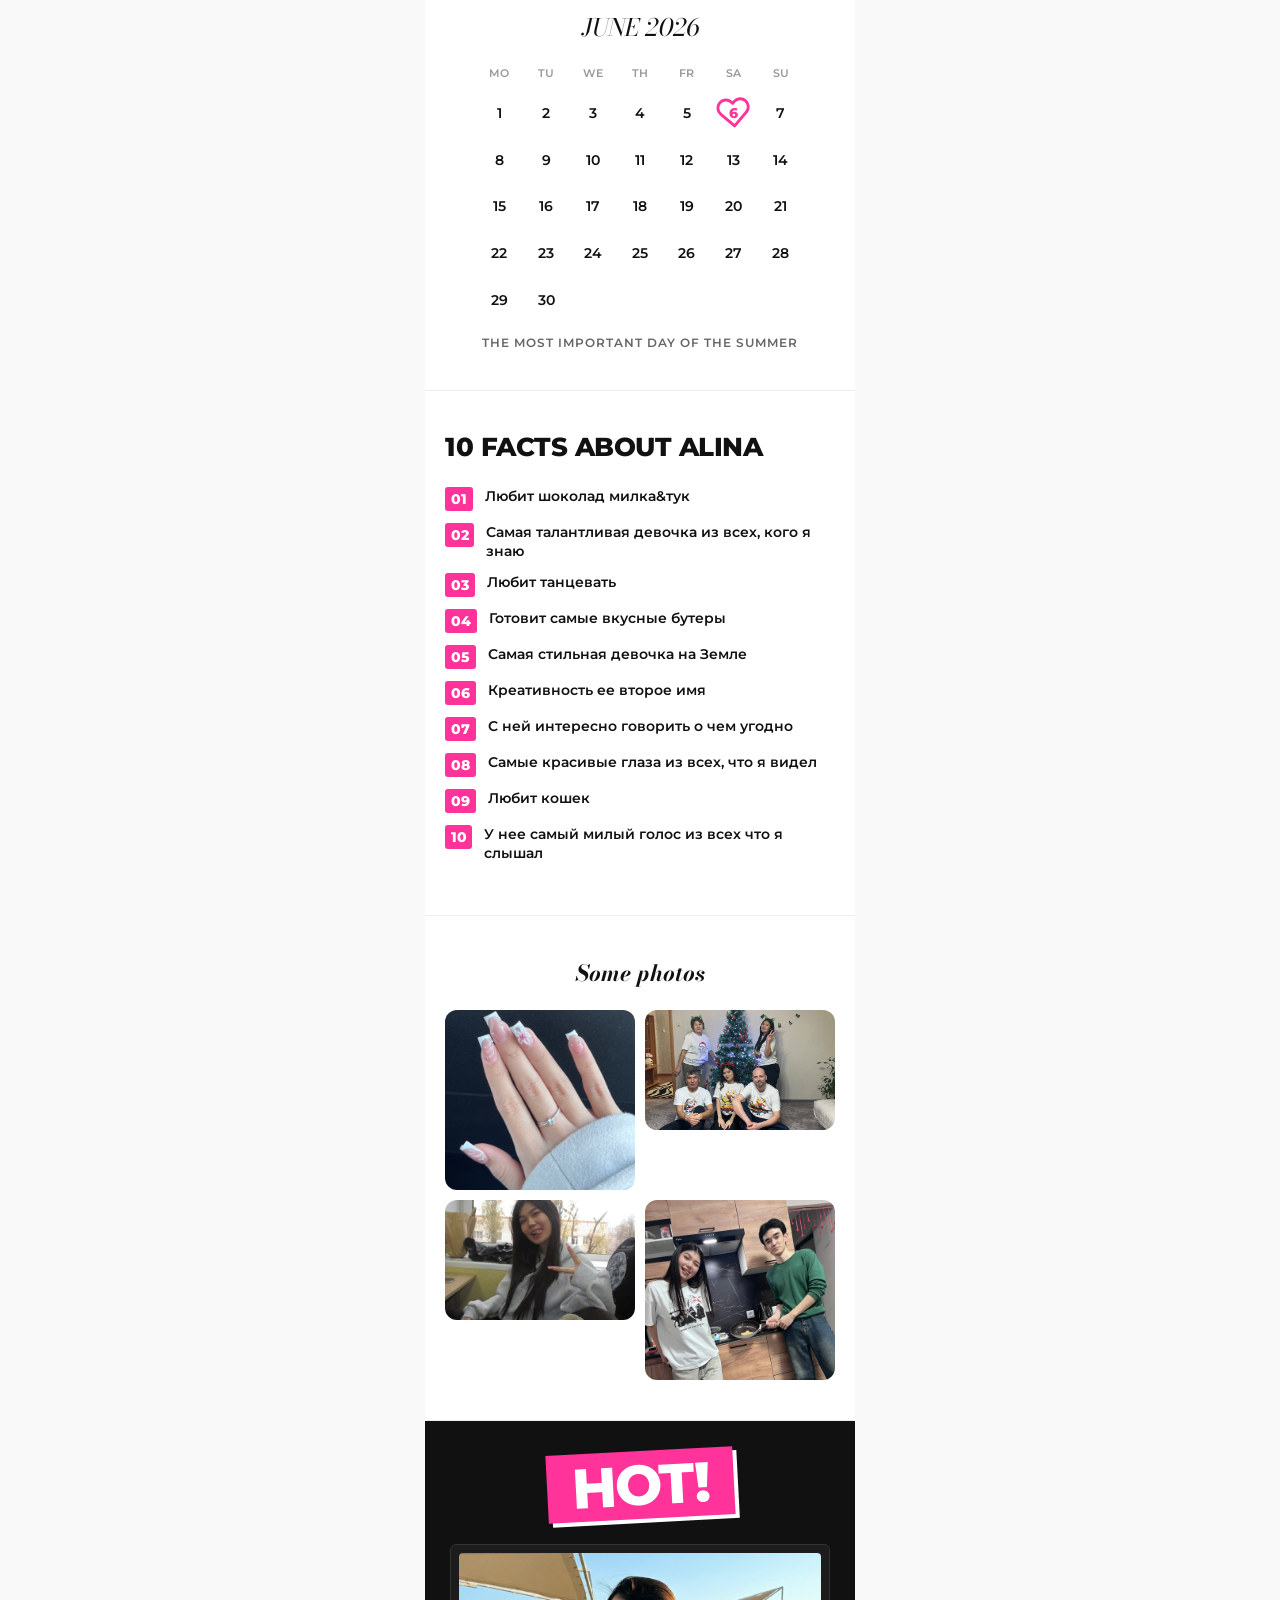
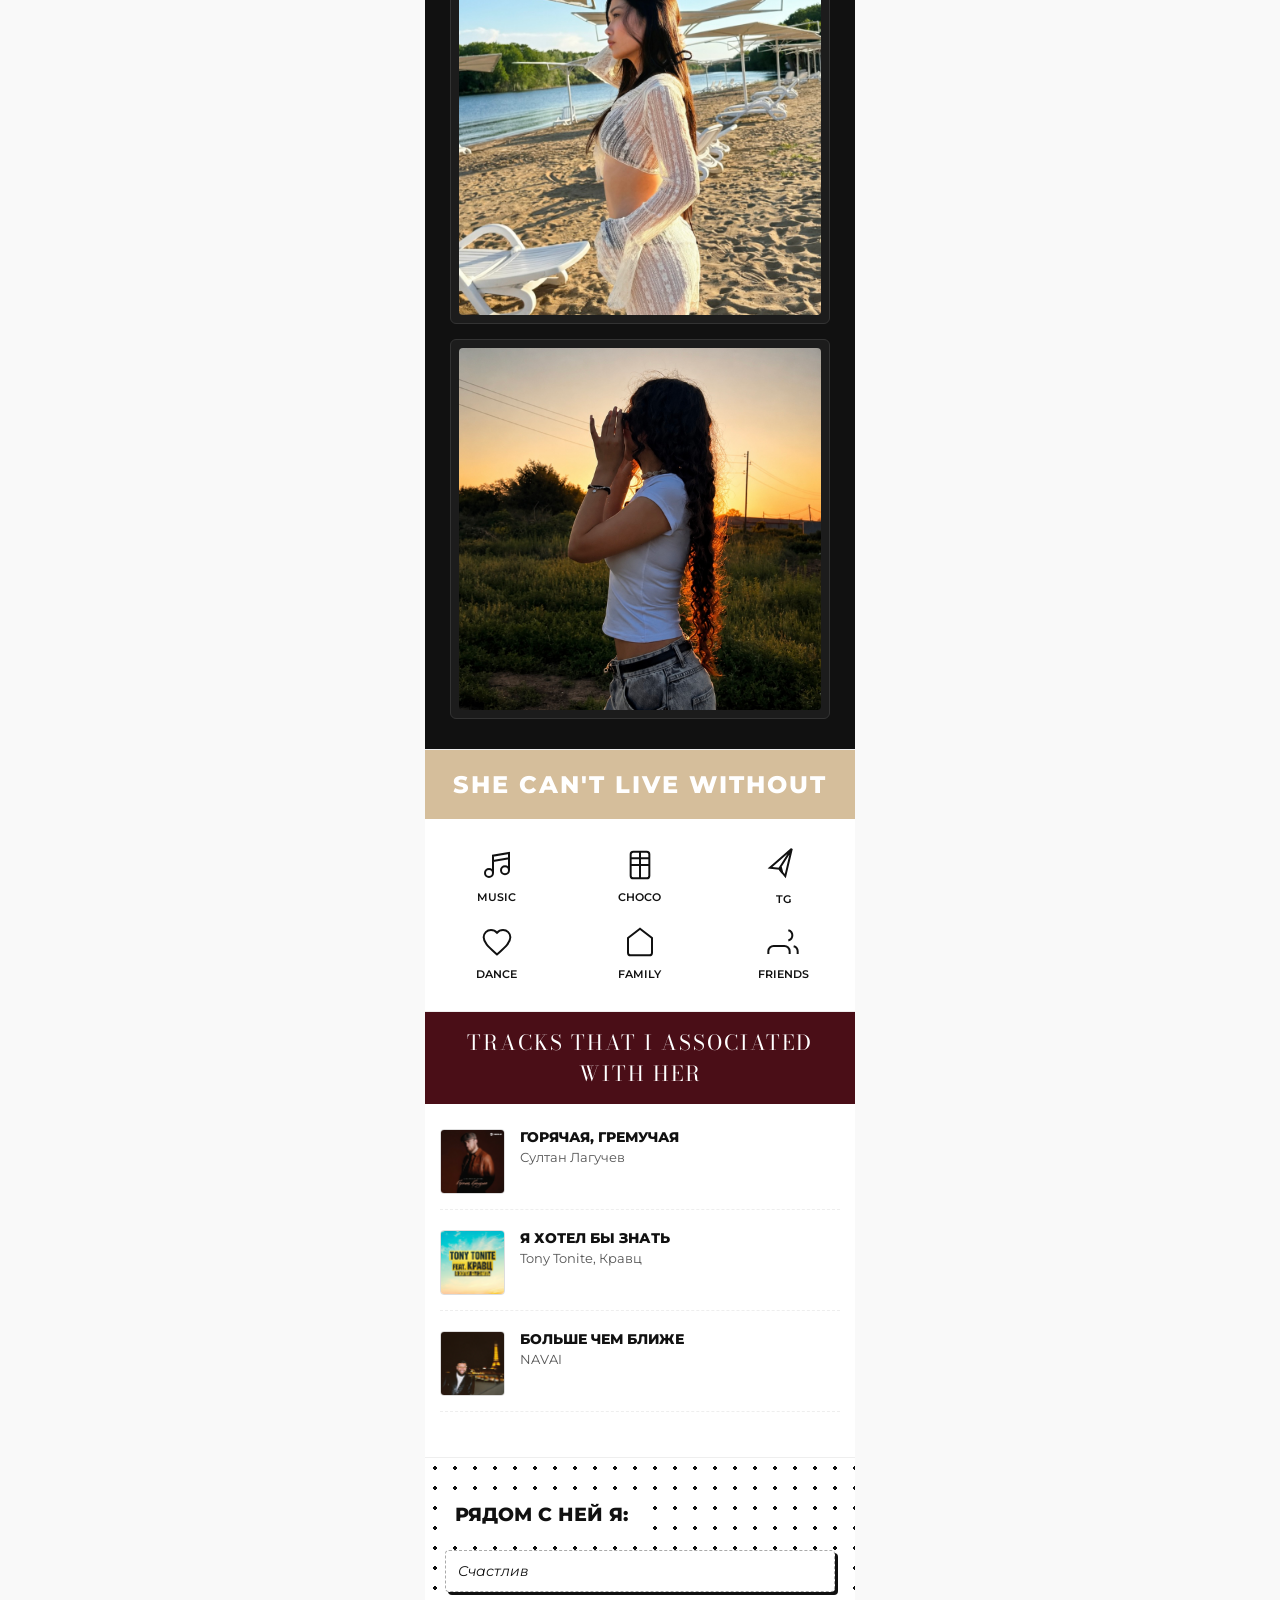
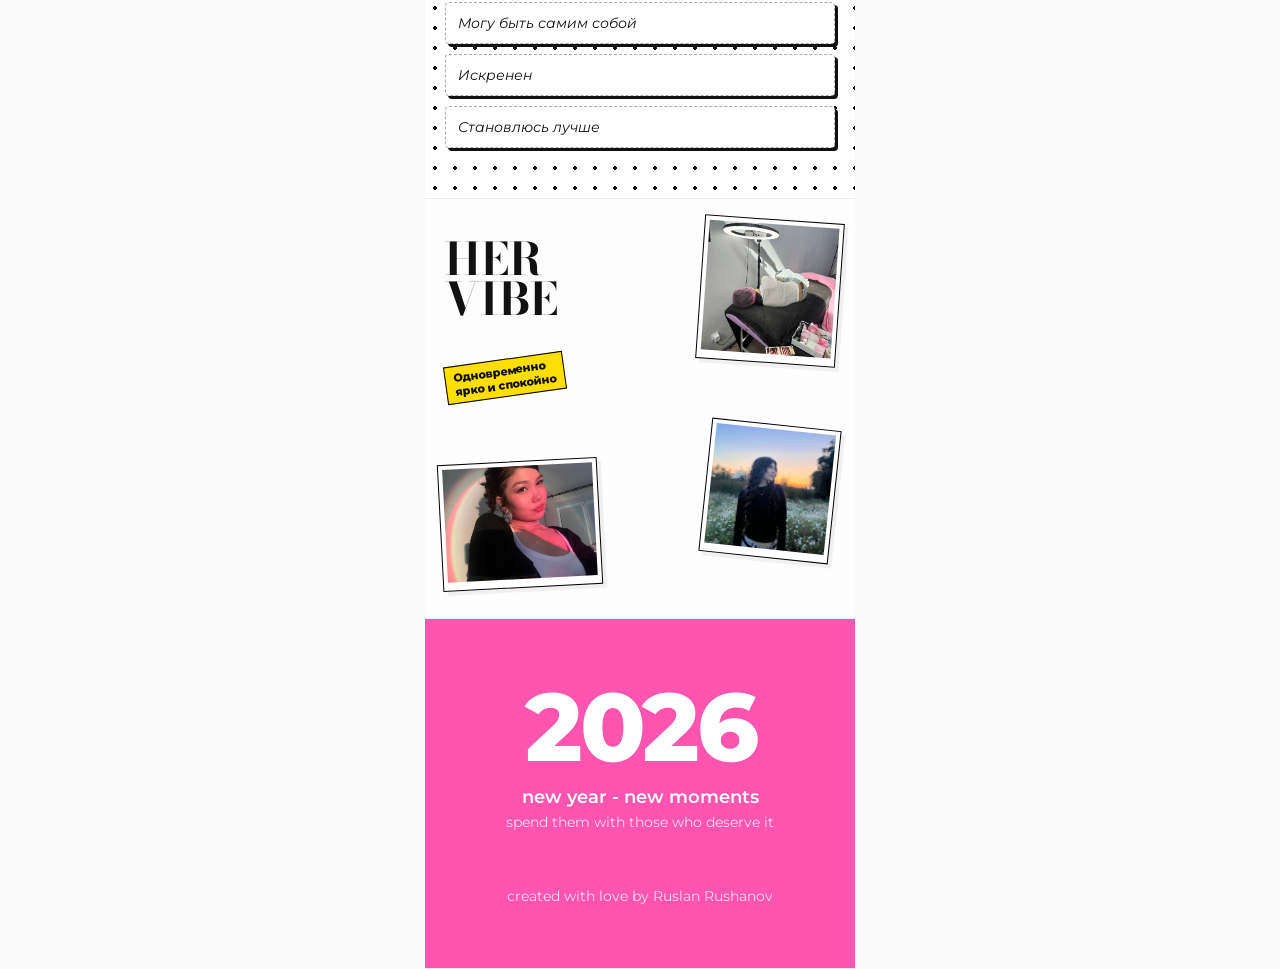
==== commit 8ba05fb2: "Add files via upload" ====
--- a/index.html
+++ b/index.html
@@ -720,16 +720,16 @@
 
         <section class="facts-section">
             <h2>10 facts about Alina</h2>
-            <div class="fact-row"><div class="fact-num">01</div><div class="fact-text">Love Milka&Tuc Chocolate</div></div>
-            <div class="fact-row"><div class="fact-num">02</div><div class="fact-text">The most talanted girl i ever knew</div></div>
-            <div class="fact-row"><div class="fact-num">03</div><div class="fact-text">Love music and dancig</div></div>
-            <div class="fact-row"><div class="fact-num">04</div><div class="fact-text">Cook the most delicious sandwiches</div></div>
-            <div class="fact-row"><div class="fact-num">05</div><div class="fact-text">The most stylish girl on Earth</div></div>
-            <div class="fact-row"><div class="fact-num">06</div><div class="fact-text">Creativity is her second name</div></div>
-            <div class="fact-row"><div class="fact-num">07</div><div class="fact-text">It`s intresting to talk to her about everything</div></div>
-            <div class="fact-row"><div class="fact-num">08</div><div class="fact-text">Has the most beautiful eyes I`ve ever saw</div></div>
-            <div class="fact-row"><div class="fact-num">09</div><div class="fact-text">Favorite animal is a cat</div></div>
-            <div class="fact-row"><div class="fact-num">10</div><div class="fact-text">Has the cuttest voice I`ve ever heard</div></div>
+            <div class="fact-row"><div class="fact-num">01</div><div class="fact-text">Любит шоколад милка&тук</div></div>
+            <div class="fact-row"><div class="fact-num">02</div><div class="fact-text">Самая талантливая девочка из всех, кого я знаю</div></div>
+            <div class="fact-row"><div class="fact-num">03</div><div class="fact-text">Любит танцевать</div></div>
+            <div class="fact-row"><div class="fact-num">04</div><div class="fact-text">Готовит самые вкусные бутеры</div></div>
+            <div class="fact-row"><div class="fact-num">05</div><div class="fact-text">Самая стильная девочка на Земле</div></div>
+            <div class="fact-row"><div class="fact-num">06</div><div class="fact-text">Креативность ее второе имя</div></div>
+            <div class="fact-row"><div class="fact-num">07</div><div class="fact-text">С ней интересно говорить о чем угодно</div></div>
+            <div class="fact-row"><div class="fact-num">08</div><div class="fact-text">Самые красивые глаза из всех, что я видел</div></div>
+            <div class="fact-row"><div class="fact-num">09</div><div class="fact-text">Любит кошек</div></div>
+            <div class="fact-row"><div class="fact-num">10</div><div class="fact-text">У нее самый милый голос из всех что я слышал</div></div>
         </section>
 
         <section class="pinterest-section">
@@ -740,38 +740,6 @@
                 <div class="pin p-short"><img src="images/vert.jpeg" alt="Pin"></div>
                 <div class="pin p-long"><img src="images/rus.jpeg" alt="Pin"></div>
             </div>
-        </section>
-
-        <div class="cant-live-header">She Can't Live Without</div>
-        <section style="padding:0;">
-            <div class="icons-vibe-grid">
-    <div class="icon-box">
-        <svg viewBox="0 0 24 24"><path d="M9 18V5l12-2v13M9 9l12-2M9 18c0 1.66-1.34 3-3 3s-3-1.34-3-3 1.34-3 3-3 3 1.34 3 3zm12-2c0 1.66-1.34 3-3 3s-3-1.34-3-3 1.34-3 3-3 3 1.34 3 3z"/></svg>
-        <div>Music</div>
-    </div>
-    <div class="icon-box">
-        <svg viewBox="0 0 24 24"><rect x="5" y="2" width="14" height="20" rx="2"/><path d="M5 7h14M5 12h14M12 2v20"/></svg>
-        <div>Choco</div>
-    </div>
-    <div class="icon-box">
-        <svg viewBox="0 0 24 24" style="transform: rotate(-15deg); margin-bottom: 8px;">
-            <path d="M21.5 2L2 11.5l6.5 2.5L21.5 2z M8.5 14l3 6.5L21.5 2L8.5 14z M8.5 14l1.5 3.5V14l-1.5 0z" />
-        </svg>
-        <div>TG</div>
-    </div>
-    <div class="icon-box">
-        <svg viewBox="0 0 24 24"><path d="M12 21.35l-1.45-1.32C5.4 15.36 2 12.28 2 8.5 2 5.42 4.42 3 7.5 3c1.74 0 3.41.81 4.5 2.09C13.09 3.81 14.76 3 16.5 3 19.58 3 22 5.42 22 8.5c0 3.78-3.4 6.86-8.55 11.54L12 21.35z"/></svg>
-                    <div>Dance</div>
-    </div>
-    <div class="icon-box">
-        <svg viewBox="0 0 24 24"><path d="M3 9l9-7 9 7v11a2 2 0 0 1-2 2H5a2 2 0 0 1-2-2z"/></svg>
-        <div>Family</div>
-    </div>
-    <div class="icon-box">
-        <svg viewBox="0 0 24 24"><path d="M17 21v-2a4 4 0 0 0-4-4H5a4 4 0 0 0-4 4v2M16 3.13a4 4 0 0 1 0 7.75M23 21v-2a4 4 0 0 0-3-3.87M16 3.13a4 4 0 0 1 0 7.75"/></svg>
-        <div>Friends</div>
-    </div>
-</div>
         </section>
 
 
@@ -788,6 +756,38 @@
             </div>
         </section>
 
+        <div class="cant-live-header">She Can't Live Without</div>
+        <section style="padding:0;">
+            <div class="icons-vibe-grid">
+    <div class="icon-box">
+        <svg viewBox="0 0 24 24"><path d="M9 18V5l12-2v13M9 9l12-2M9 18c0 1.66-1.34 3-3 3s-3-1.34-3-3 1.34-3 3-3 3 1.34 3 3zm12-2c0 1.66-1.34 3-3 3s-3-1.34-3-3 1.34-3 3-3 3 1.34 3 3z"/></svg>
+        <div>Music</div>
+    </div>
+    <div class="icon-box">
+        <svg viewBox="0 0 24 24"><rect x="5" y="2" width="14" height="20" rx="2"/><path d="M5 7h14M5 12h14M12 2v20"/></svg>
+        <div>Choco</div>
+    </div>
+    <div class="icon-box">
+        <svg viewBox="0 0 24 24" style="transform: rotate(-15deg); margin-bottom: 8px;">
+            <path d="M21.5 2L2 11.5l6.5 2.5L21.5 2z M8.5 14l3 6.5L21.5 2L8.5 14z M8.5 14l1.5 3.5V14l-1.5 0z" />
+        </svg>
+        <div>TG</div>
+    </div>
+    <div class="icon-box">
+        <svg viewBox="0 0 24 24"><path d="M12 21.35l-1.45-1.32C5.4 15.36 2 12.28 2 8.5 2 5.42 4.42 3 7.5 3c1.74 0 3.41.81 4.5 2.09C13.09 3.81 14.76 3 16.5 3 19.58 3 22 5.42 22 8.5c0 3.78-3.4 6.86-8.55 11.54L12 21.35z"/></svg>
+                    <div>Dance</div>
+    </div>
+    <div class="icon-box">
+        <svg viewBox="0 0 24 24"><path d="M3 9l9-7 9 7v11a2 2 0 0 1-2 2H5a2 2 0 0 1-2-2z"/></svg>
+        <div>Family</div>
+    </div>
+    <div class="icon-box">
+        <svg viewBox="0 0 24 24"><path d="M17 21v-2a4 4 0 0 0-4-4H5a4 4 0 0 0-4 4v2M16 3.13a4 4 0 0 1 0 7.75M23 21v-2a4 4 0 0 0-3-3.87M16 3.13a4 4 0 0 1 0 7.75"/></svg>
+        <div>Friends</div>
+    </div>
+</div>
+        </section>
+
 
 <div class="tracks-header">Tracks that i associated with her</div>
 <section class="tracks-section" style="padding:0;">
@@ -829,7 +829,7 @@
         <section class="polka-dot-bg">
             <h2>Рядом с ней я:</h2>
             <div class="sticker-quote">Счастлив</div>
-            <div class="sticker-quote">Спокоен</div>
+            <div class="sticker-quote">Могу быть самим собой</div>
             <div class="sticker-quote">Искренен</div>
             <div class="sticker-quote">Становлюсь лучше</div>
         </section>
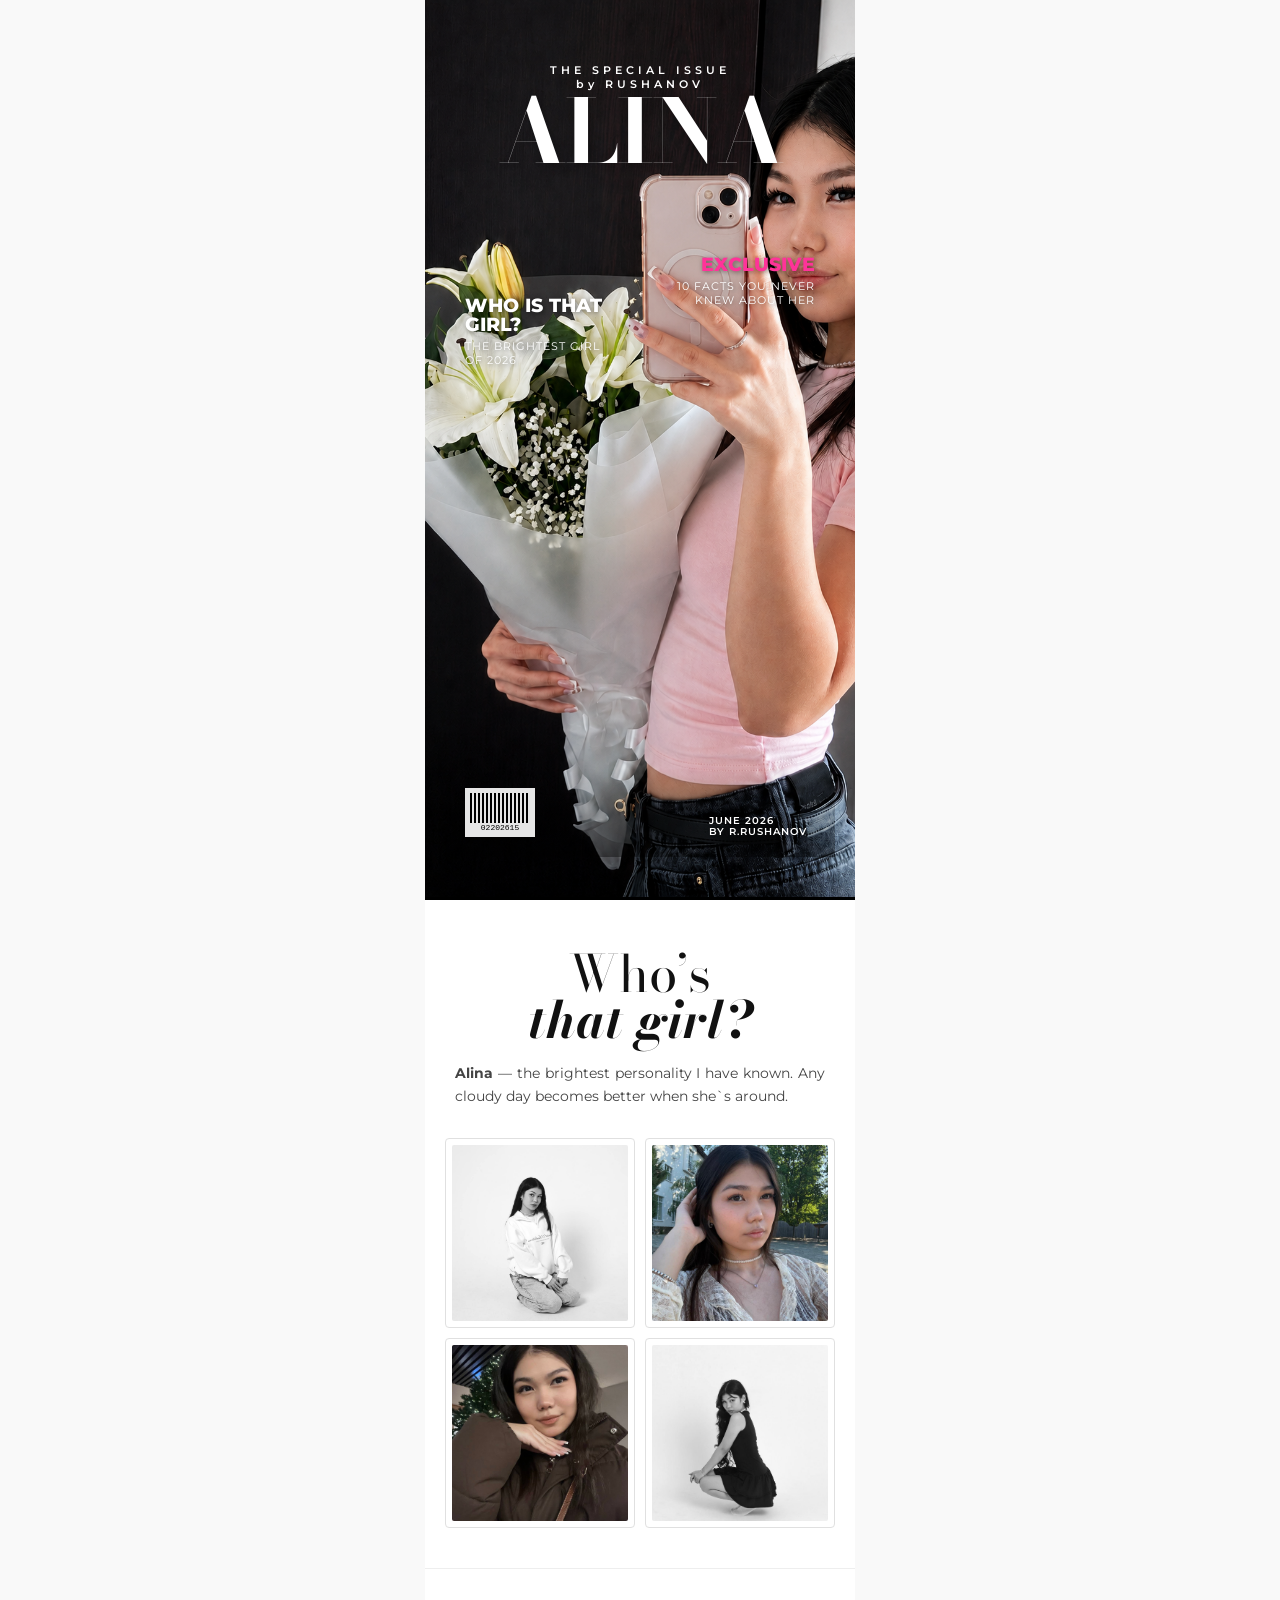
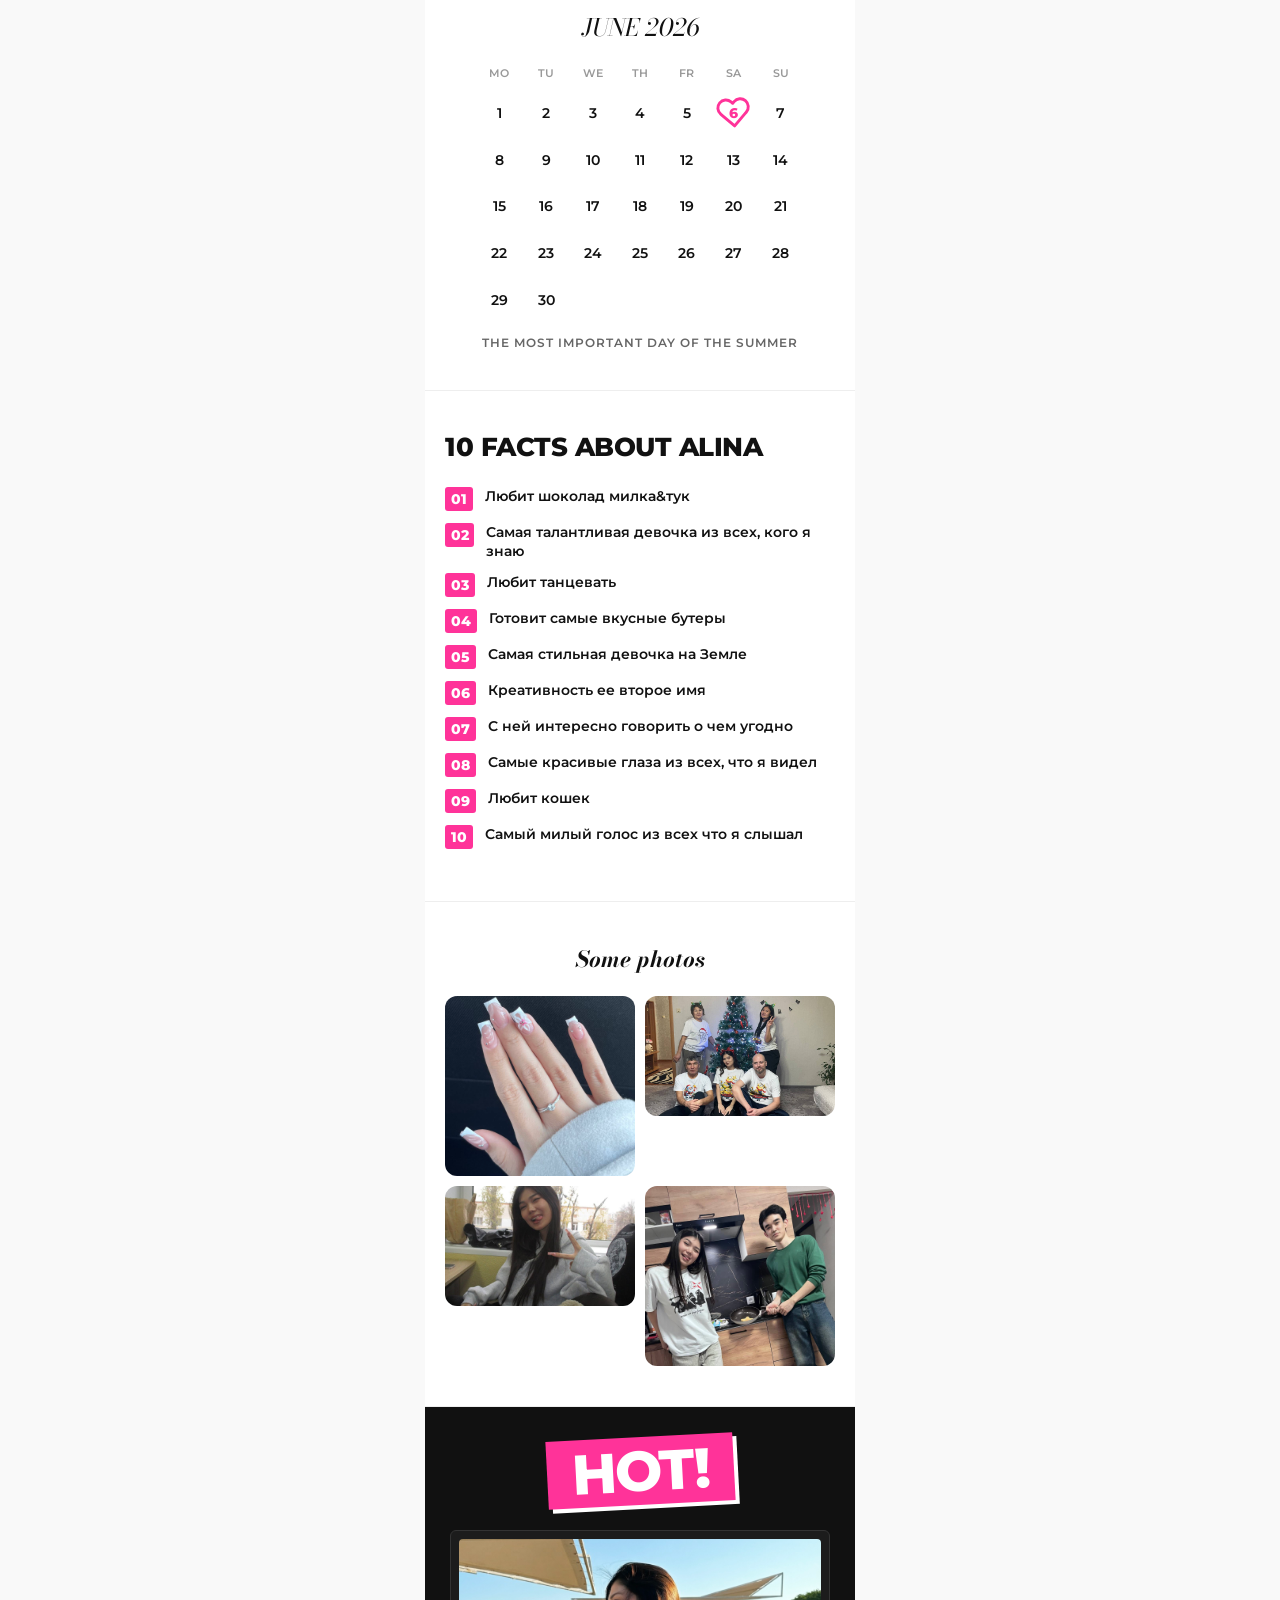
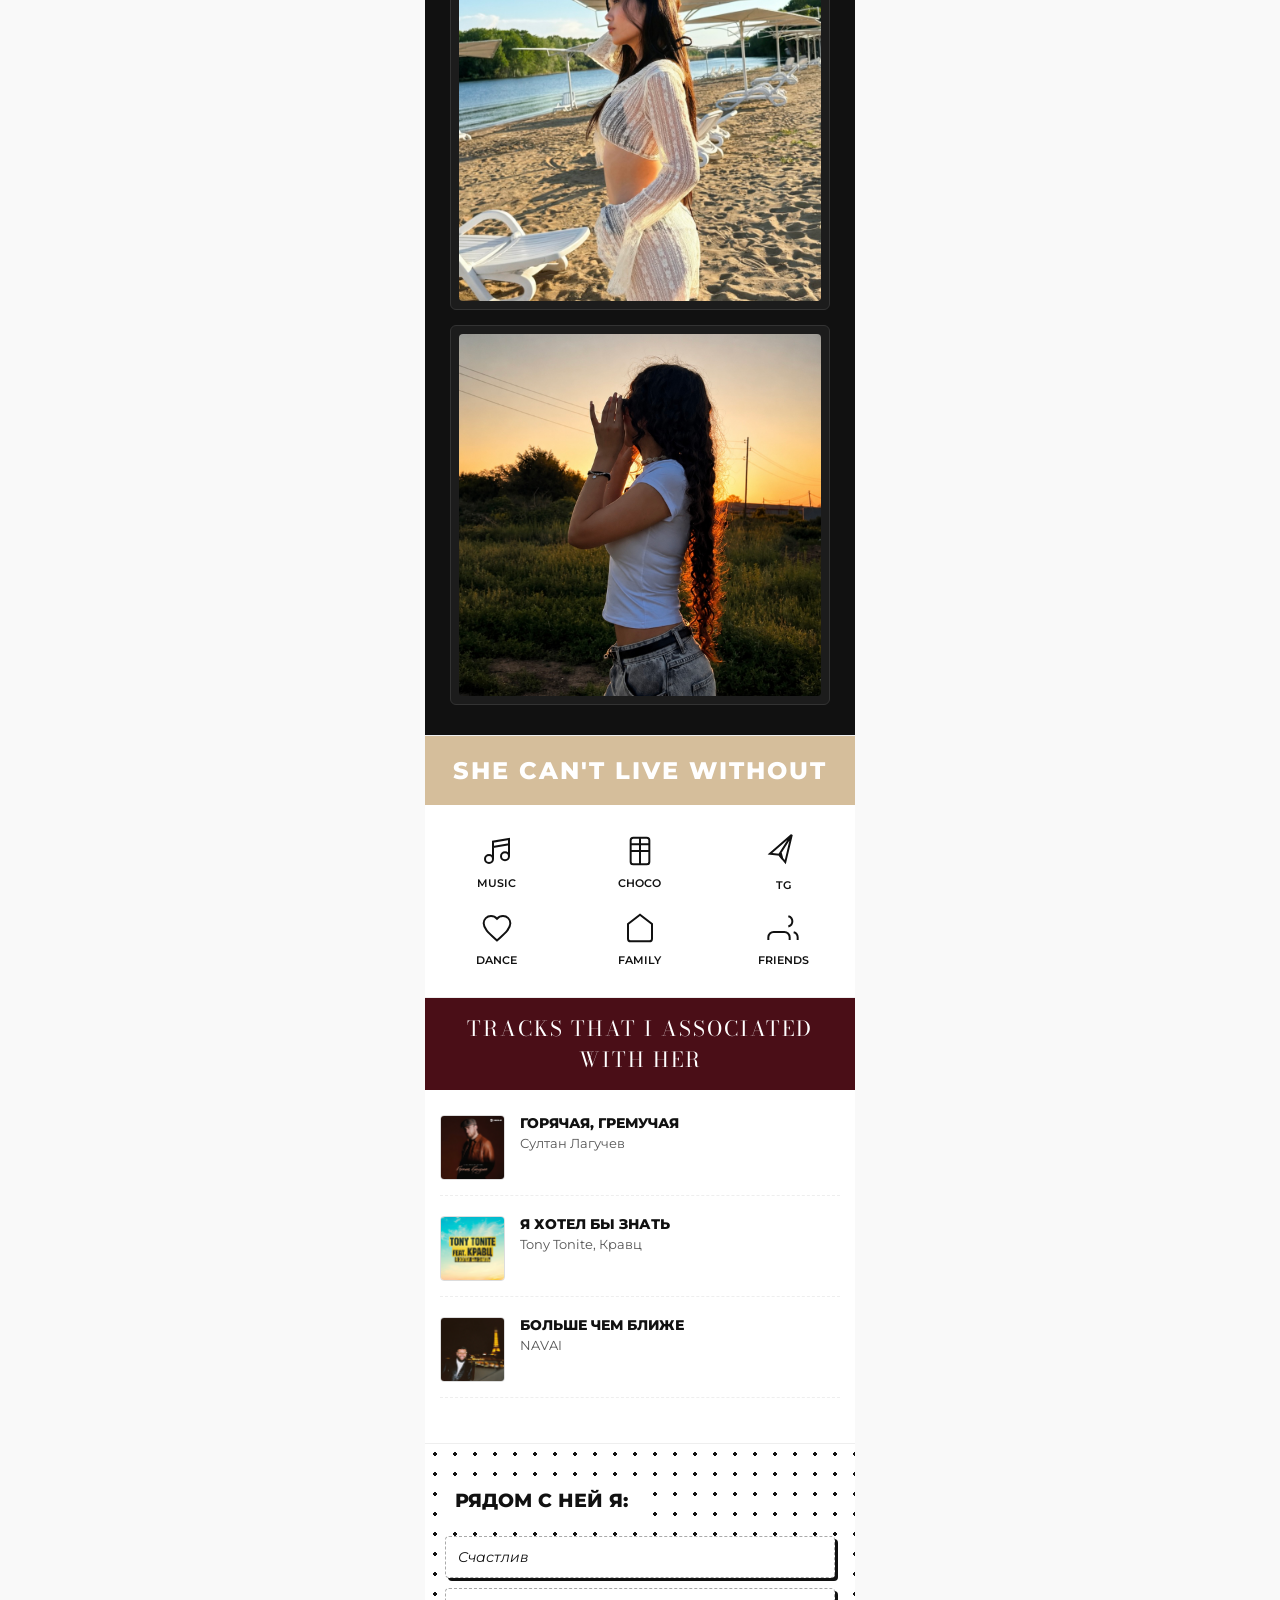
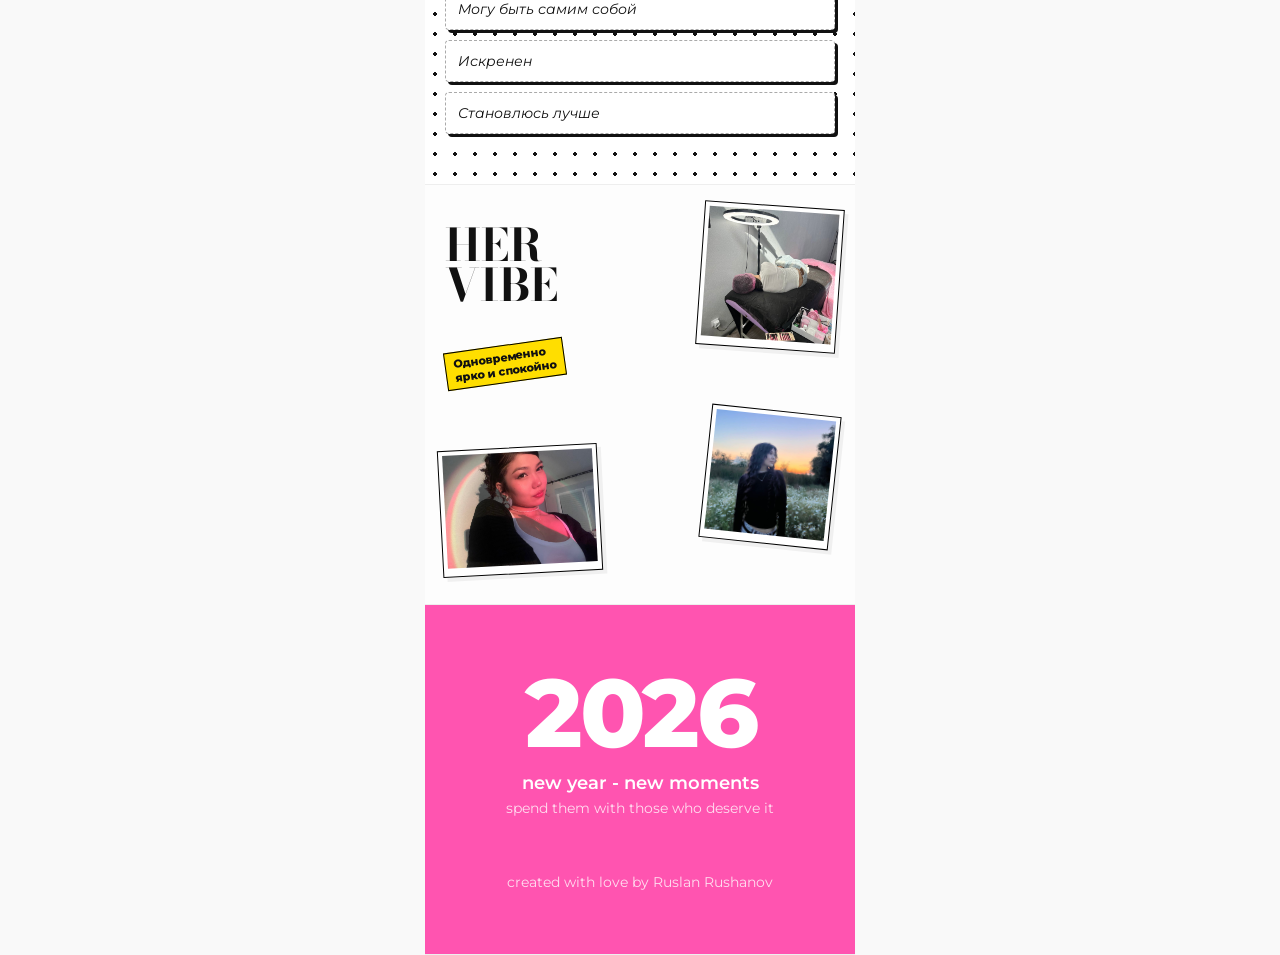
==== commit ee77406e: "Update index.html" ====
--- a/index.html
+++ b/index.html
@@ -729,7 +729,7 @@
             <div class="fact-row"><div class="fact-num">07</div><div class="fact-text">С ней интересно говорить о чем угодно</div></div>
             <div class="fact-row"><div class="fact-num">08</div><div class="fact-text">Самые красивые глаза из всех, что я видел</div></div>
             <div class="fact-row"><div class="fact-num">09</div><div class="fact-text">Любит кошек</div></div>
-            <div class="fact-row"><div class="fact-num">10</div><div class="fact-text">У нее самый милый голос из всех что я слышал</div></div>
+            <div class="fact-row"><div class="fact-num">10</div><div class="fact-text">Самый милый голос из всех что я слышал</div></div>
         </section>
 
         <section class="pinterest-section">
@@ -855,4 +855,4 @@
     </div>
 
 </body>
-</html>+</html>
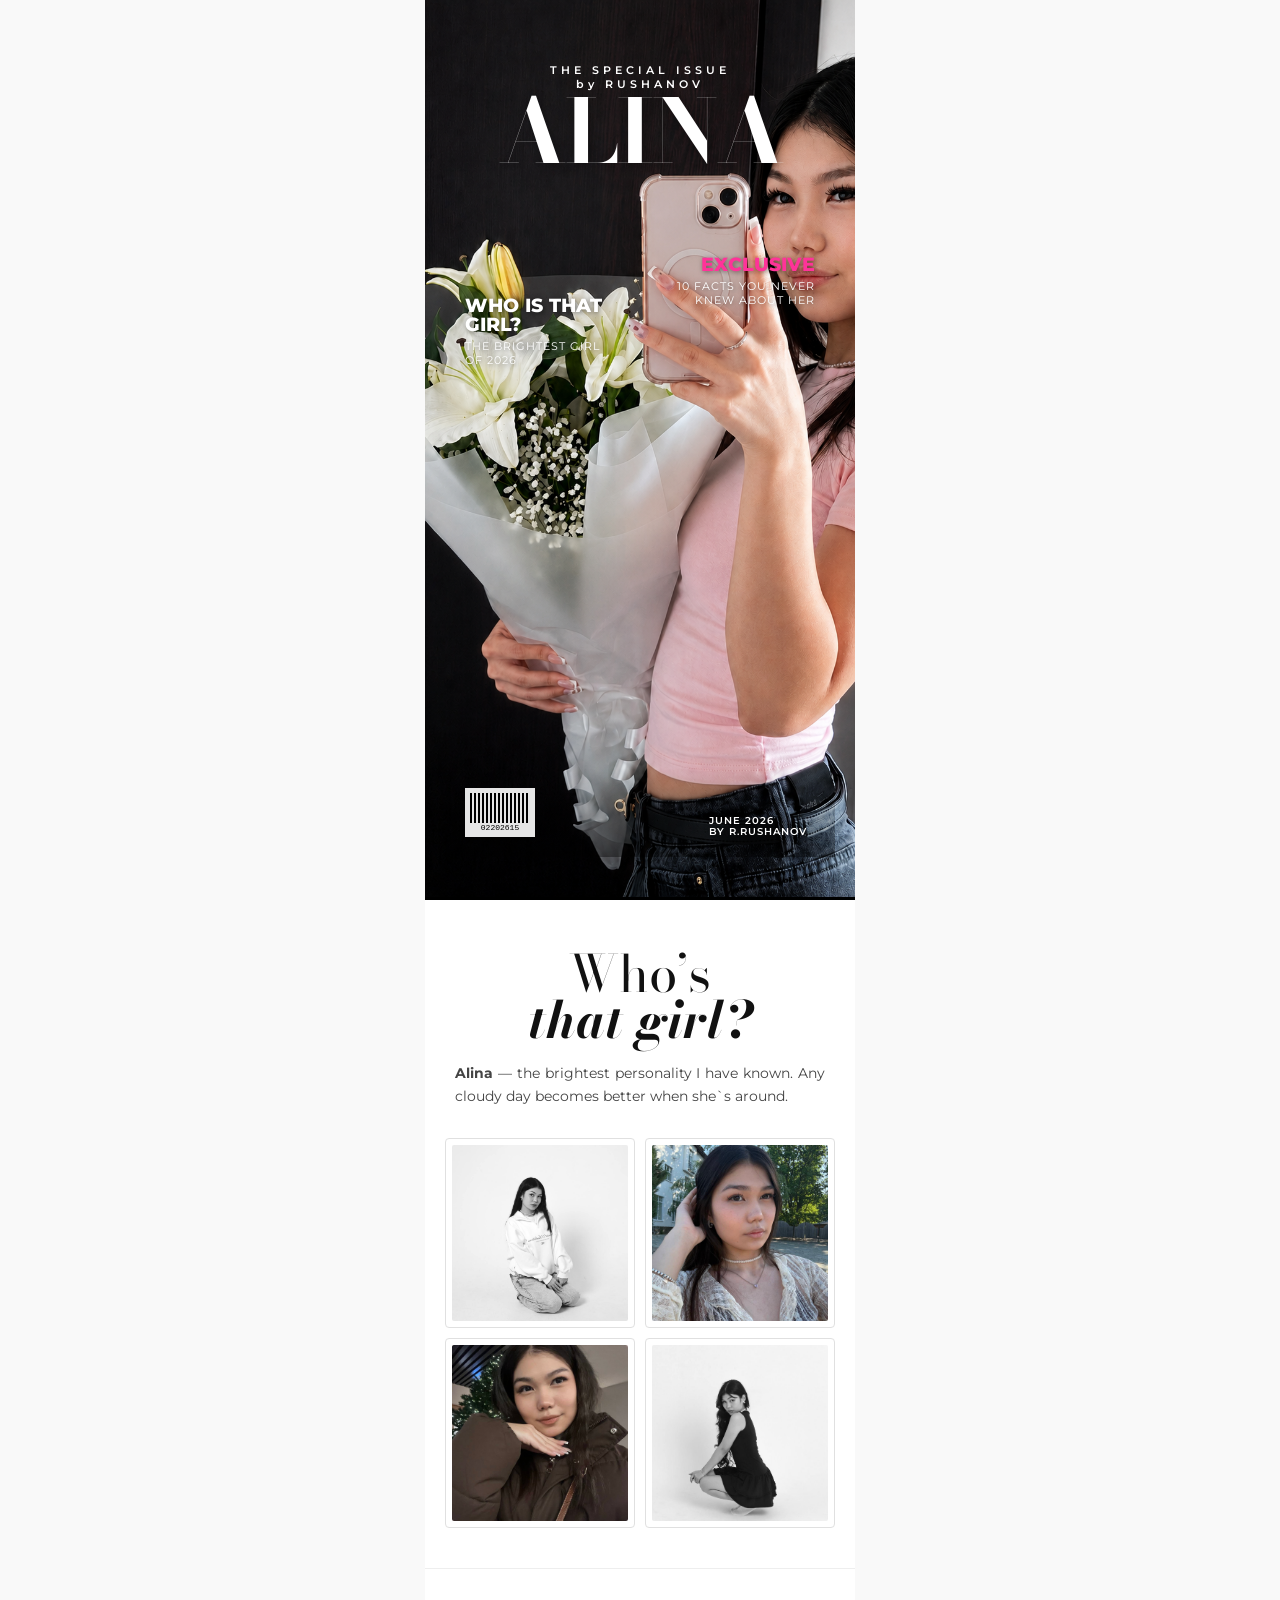
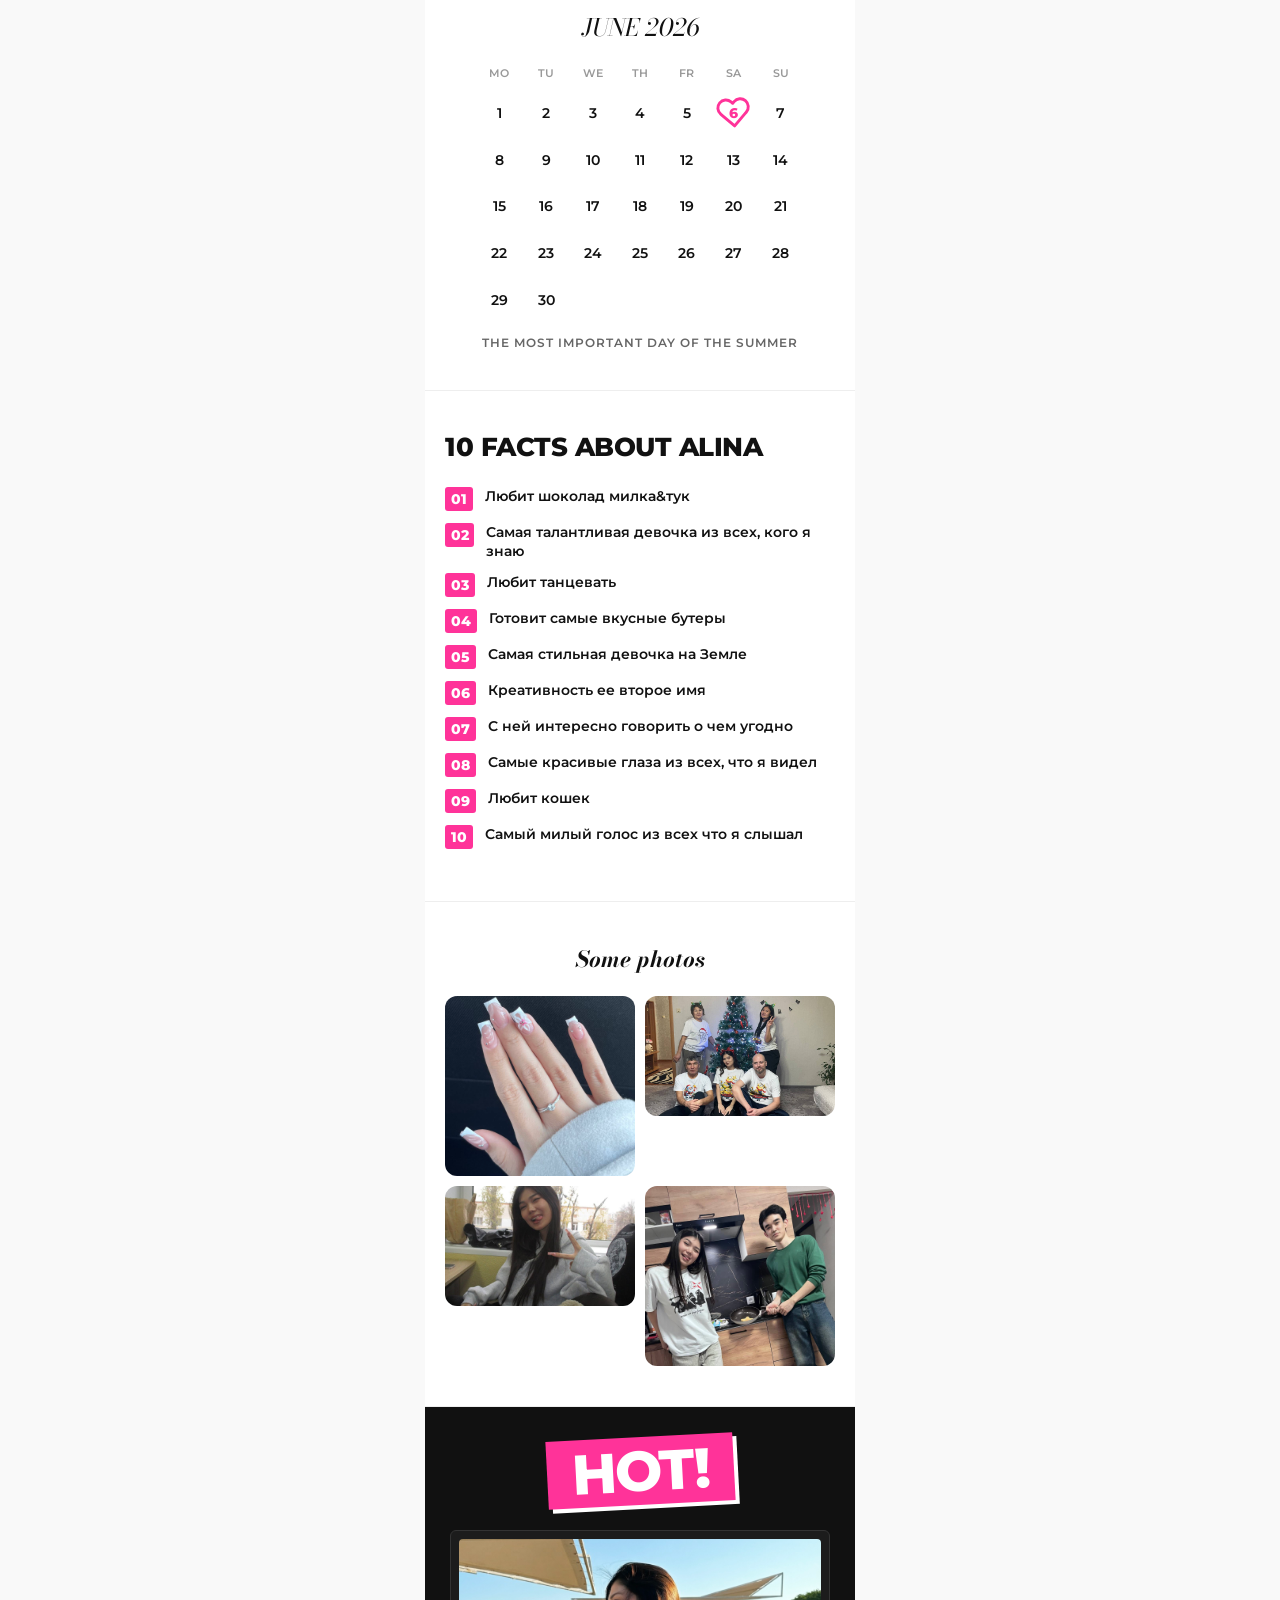
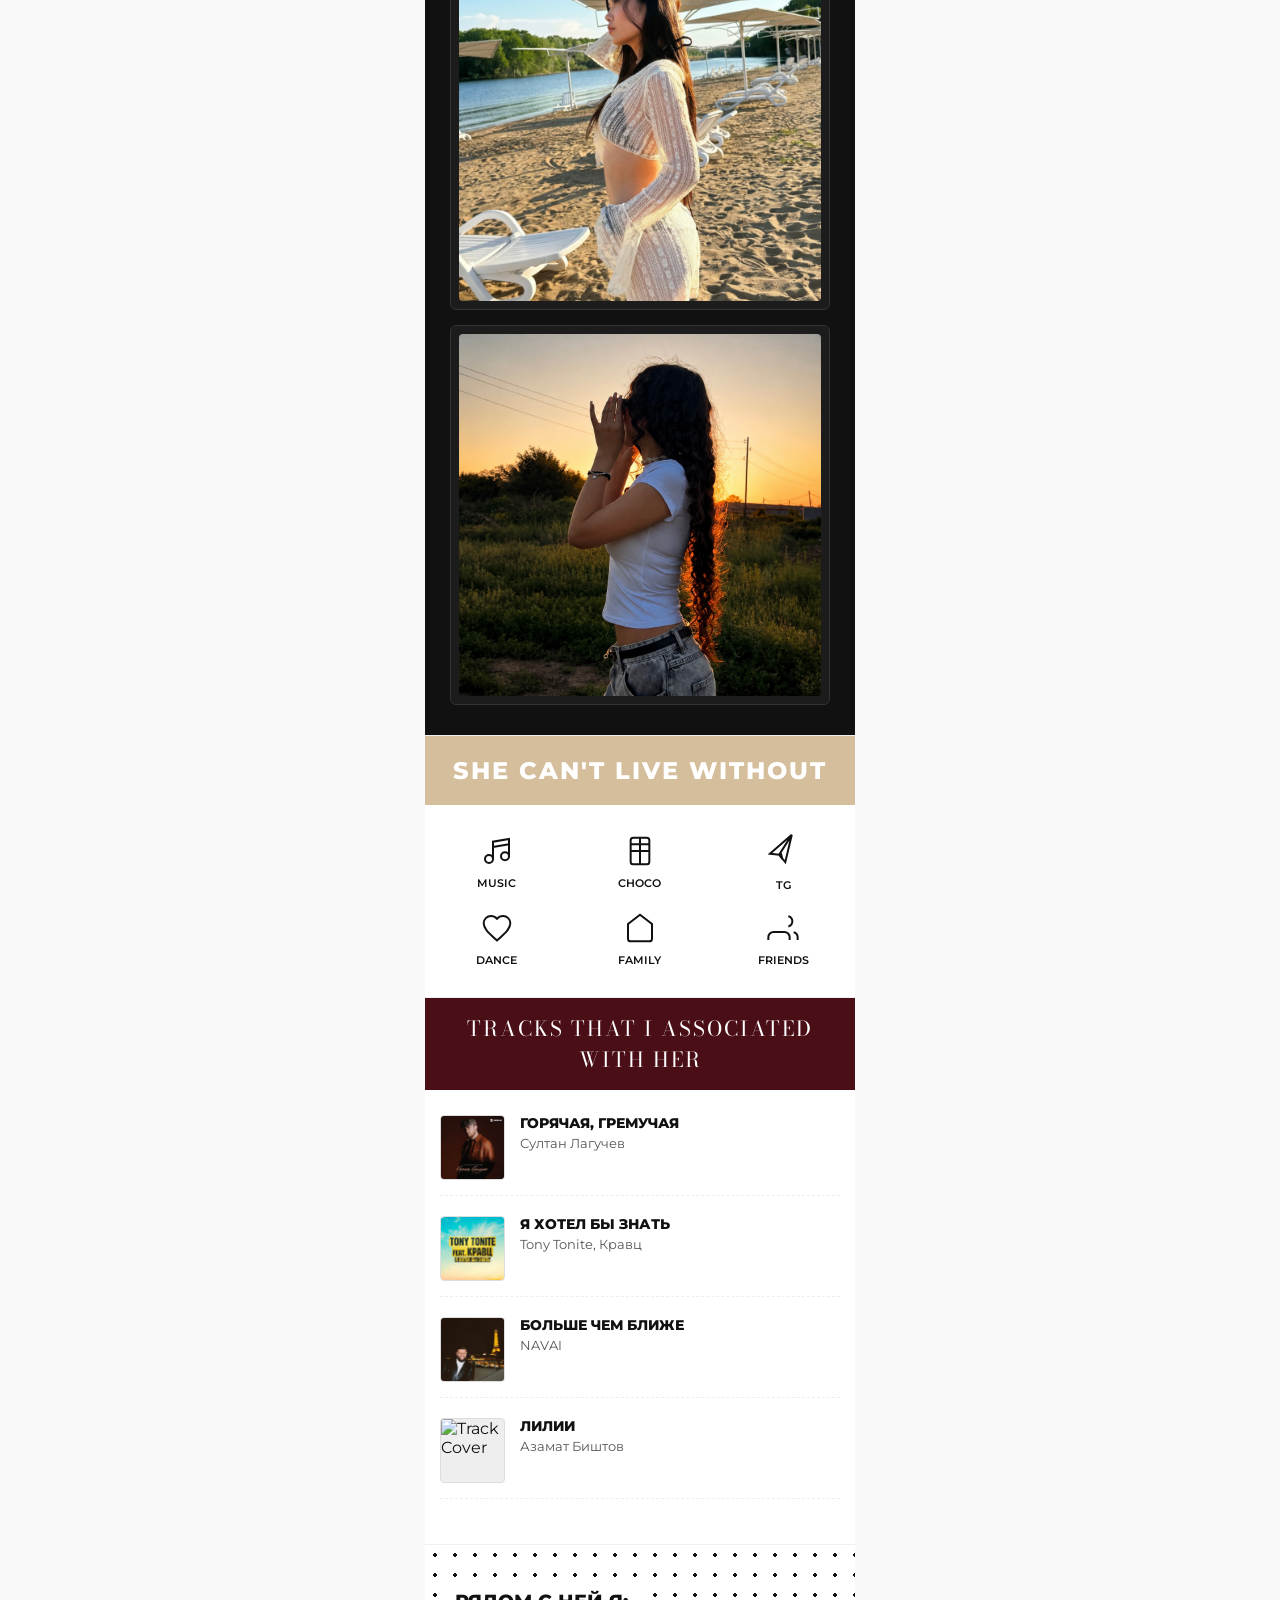
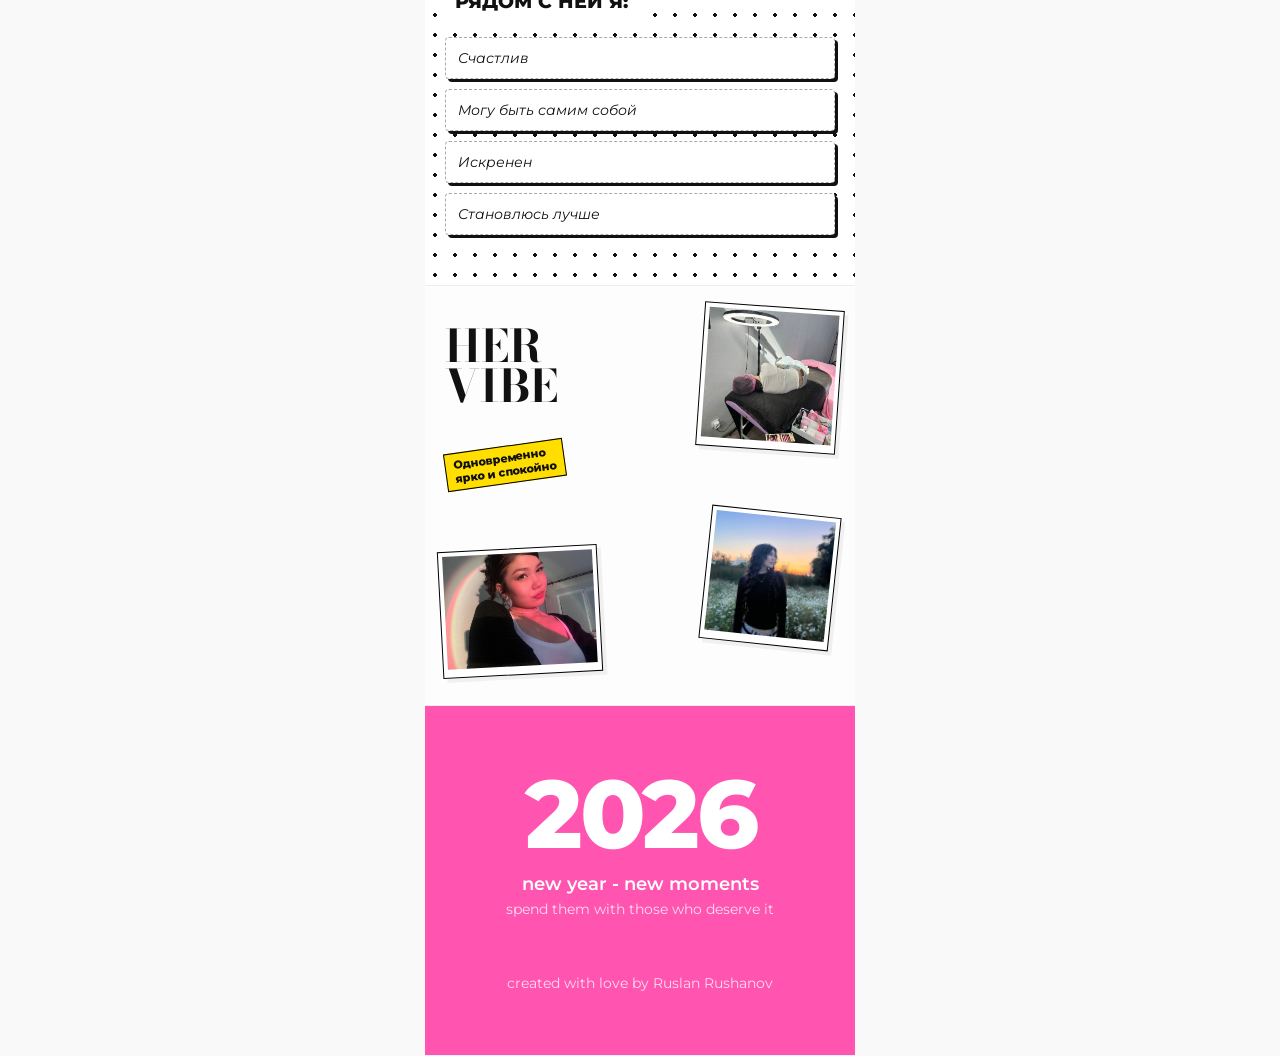
==== commit 0c6018e0: "Update index.html" ====
--- a/index.html
+++ b/index.html
@@ -822,6 +822,16 @@
                 <p>NAVAI</p>
             </div>
         </div>
+		
+		<div class="track-item">
+            <div class="track-cover">
+                <img src="images/лил.jpg" alt="Track Cover">
+            </div>
+            <div class="track-info">
+                <h3>Лилии</h3>
+                <p>Азамат Биштов</p>
+            </div>
+        </div>
 
     </div>
 </section>
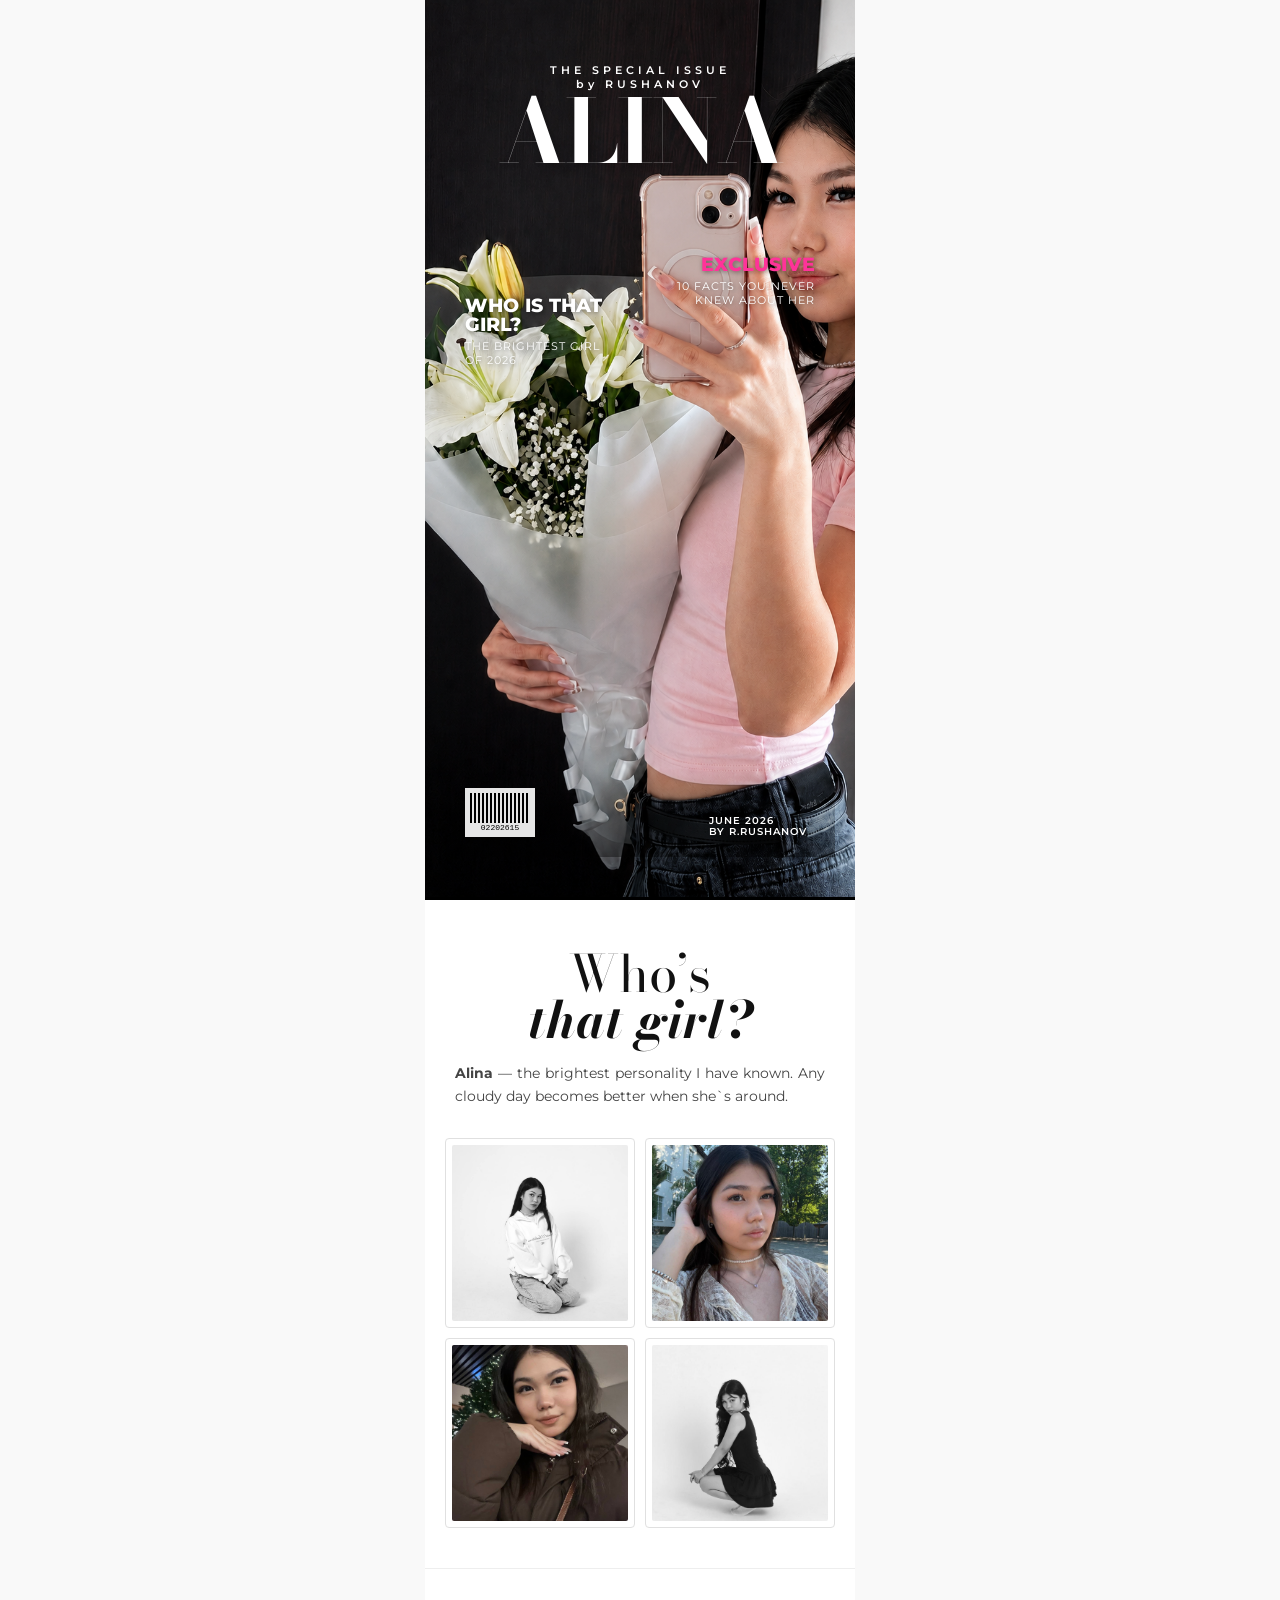
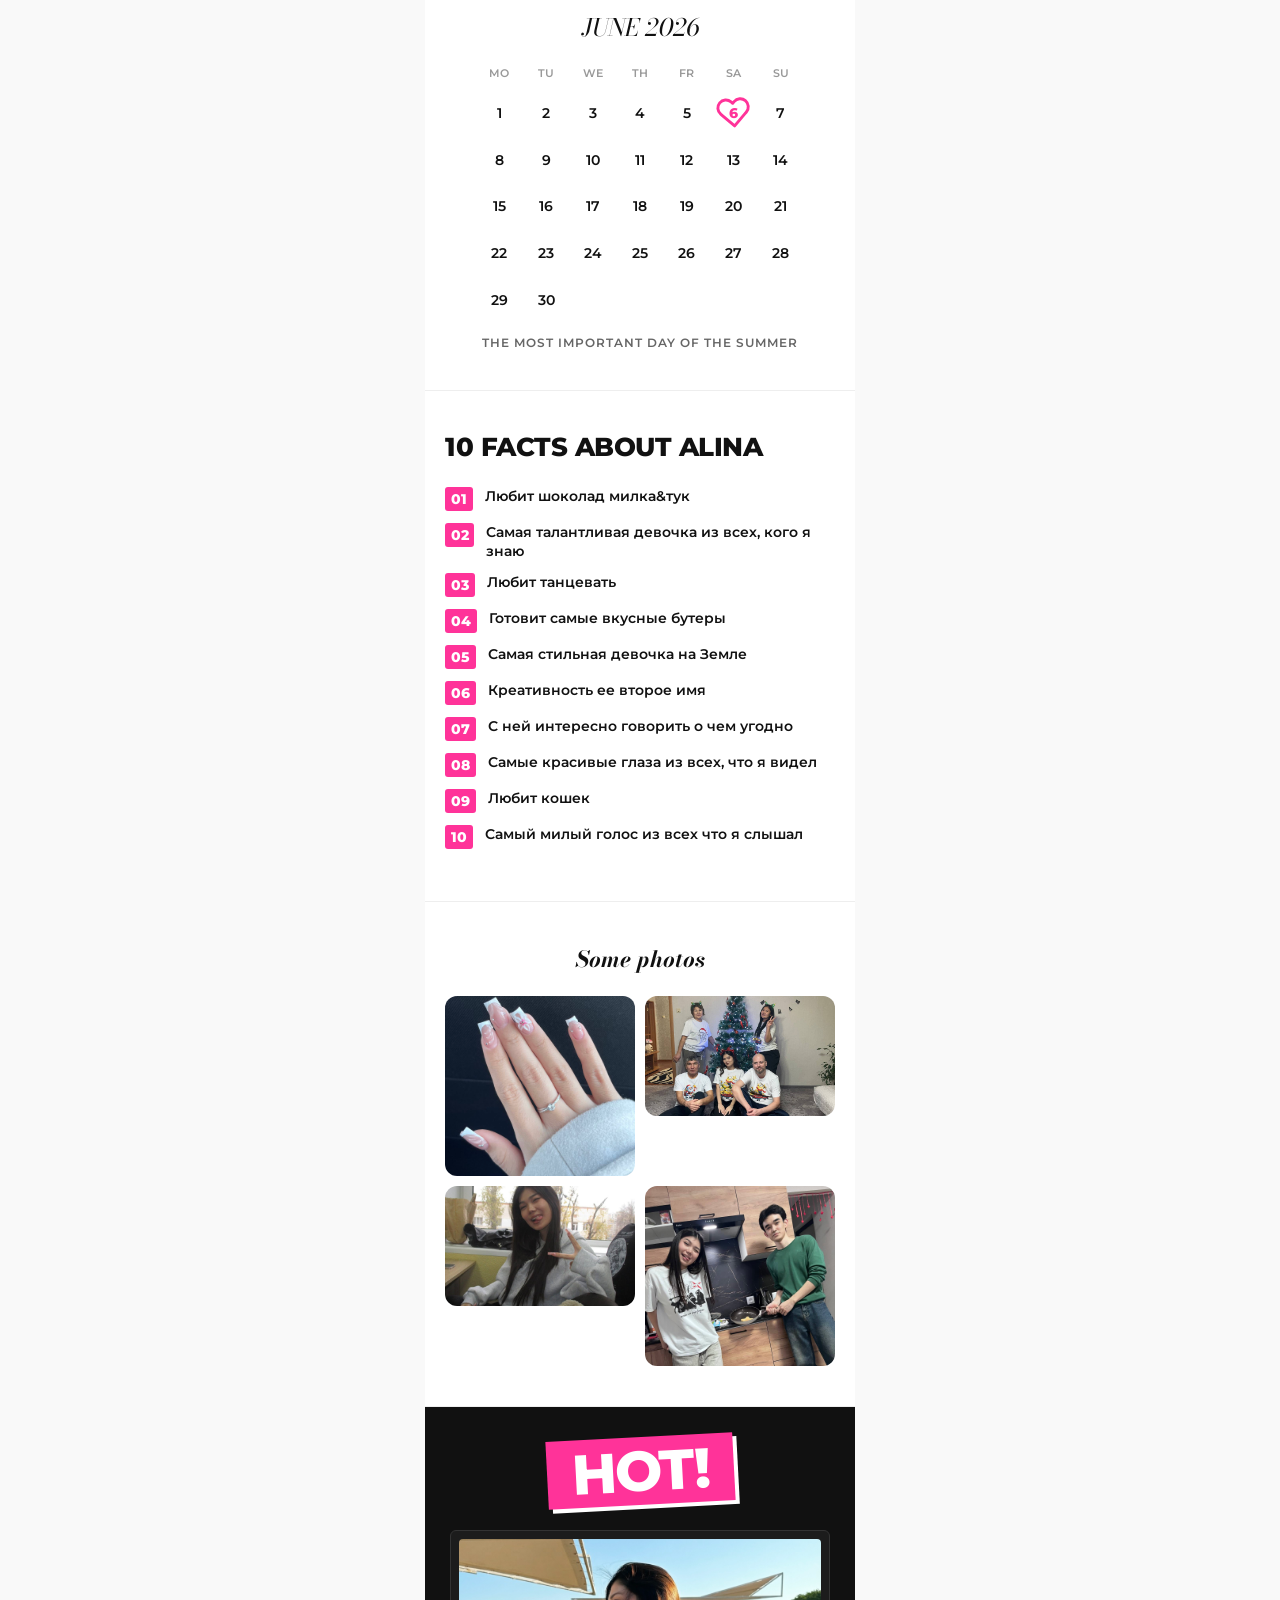
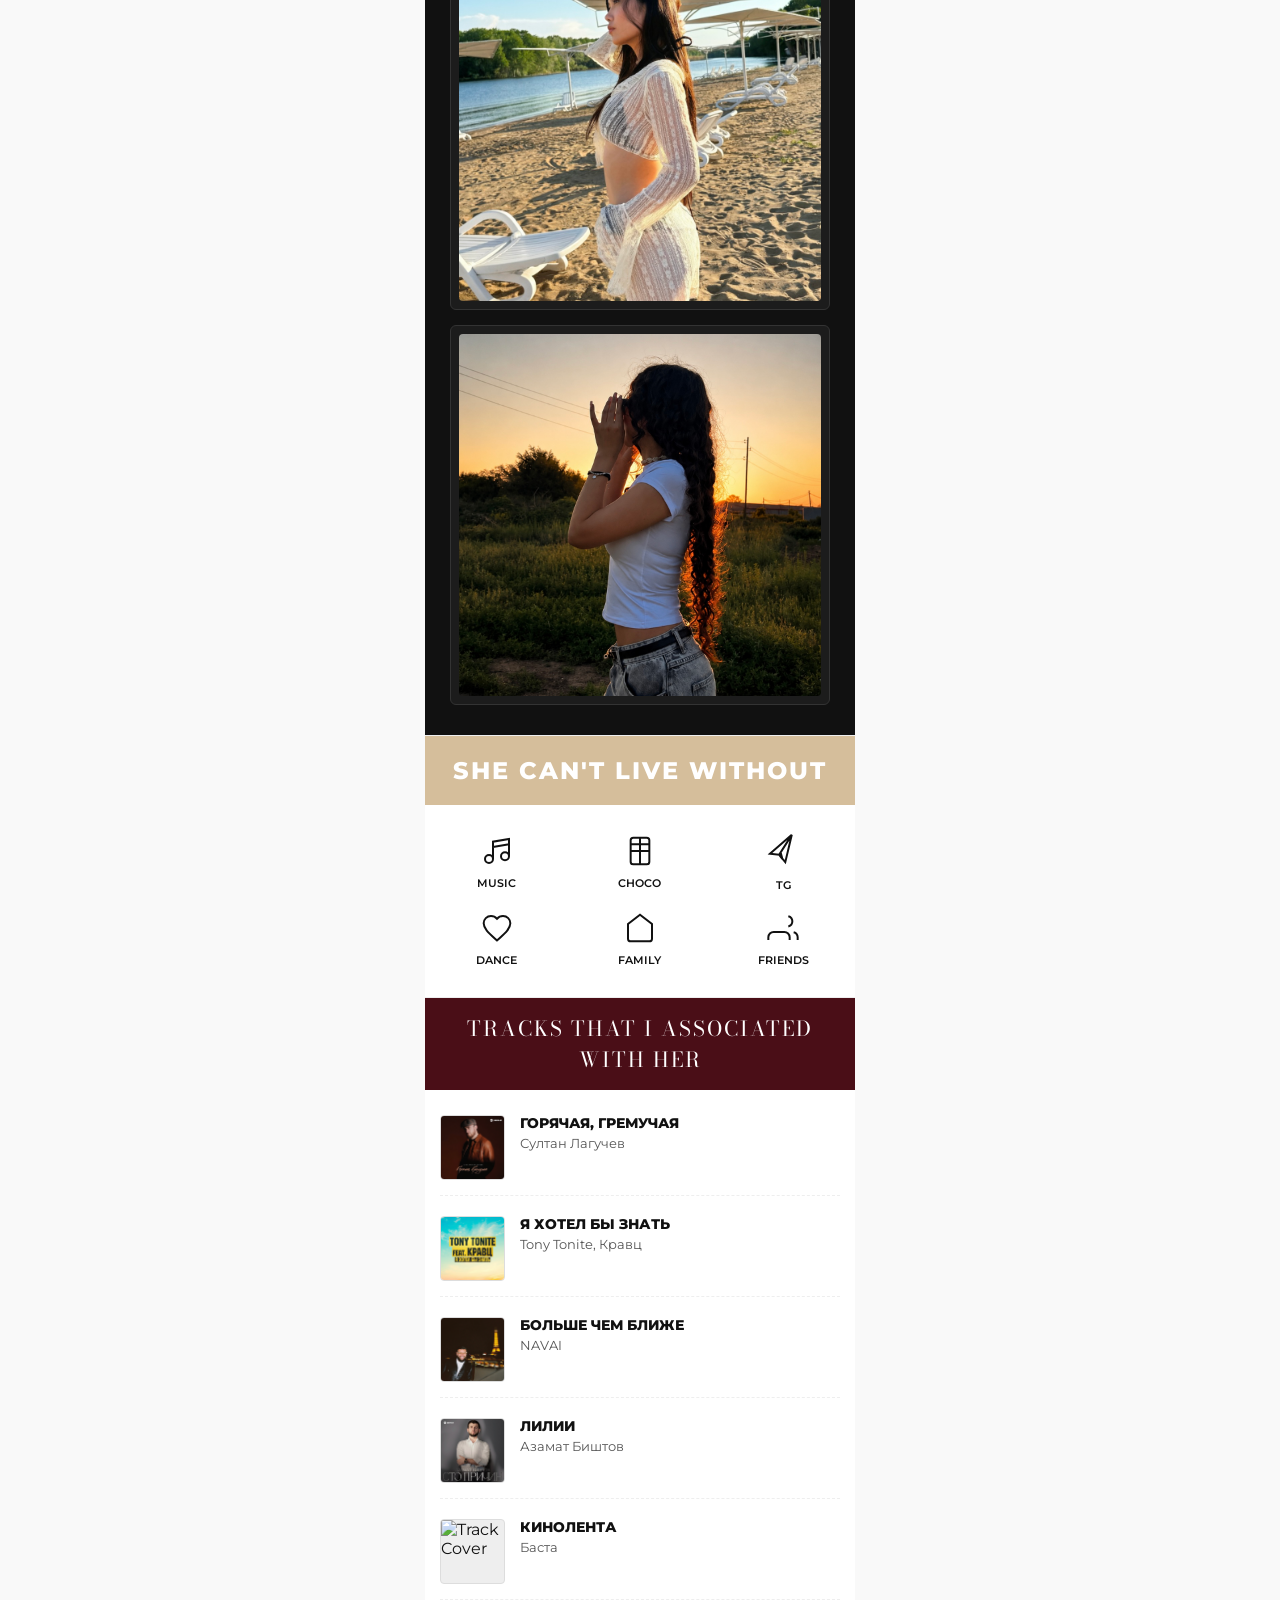
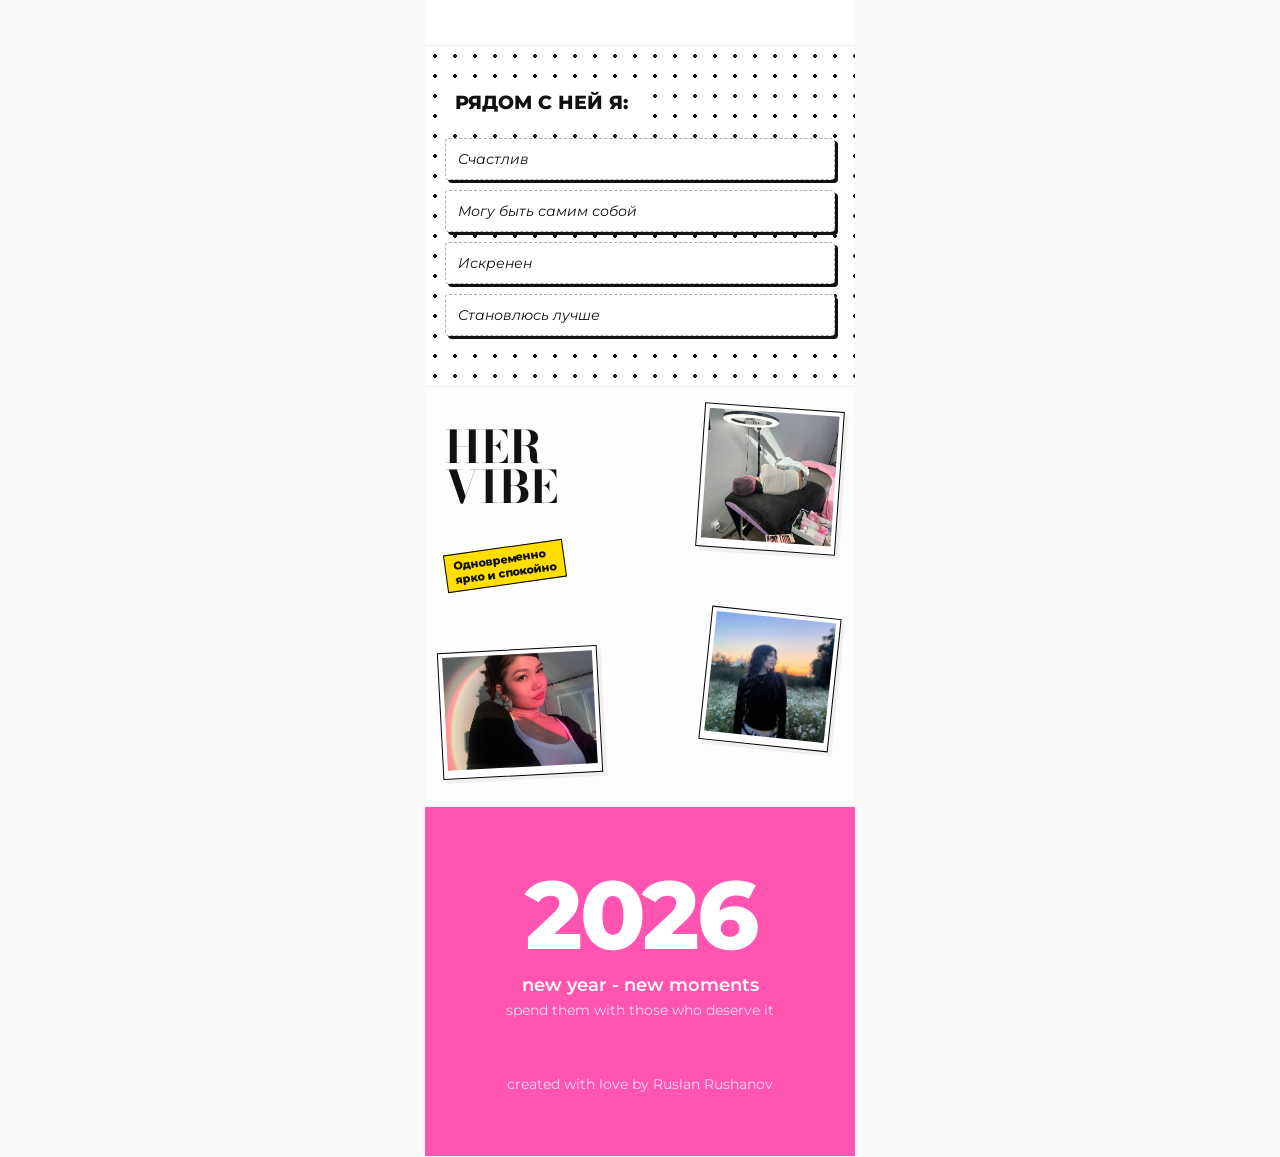
==== commit a24dc231: "Add files via upload" ====
--- a/index.html
+++ b/index.html
@@ -833,6 +833,16 @@
             </div>
         </div>
 
+		<div class="track-item">
+            <div class="track-cover">
+                <img src="images/кин.jpg" alt="Track Cover">
+            </div>
+            <div class="track-info">
+                <h3>Кинолента</h3>
+                <p>Баста</p>
+            </div>
+        </div>
+
     </div>
 </section>
 
@@ -865,4 +875,4 @@
     </div>
 
 </body>
-</html>
+</html>
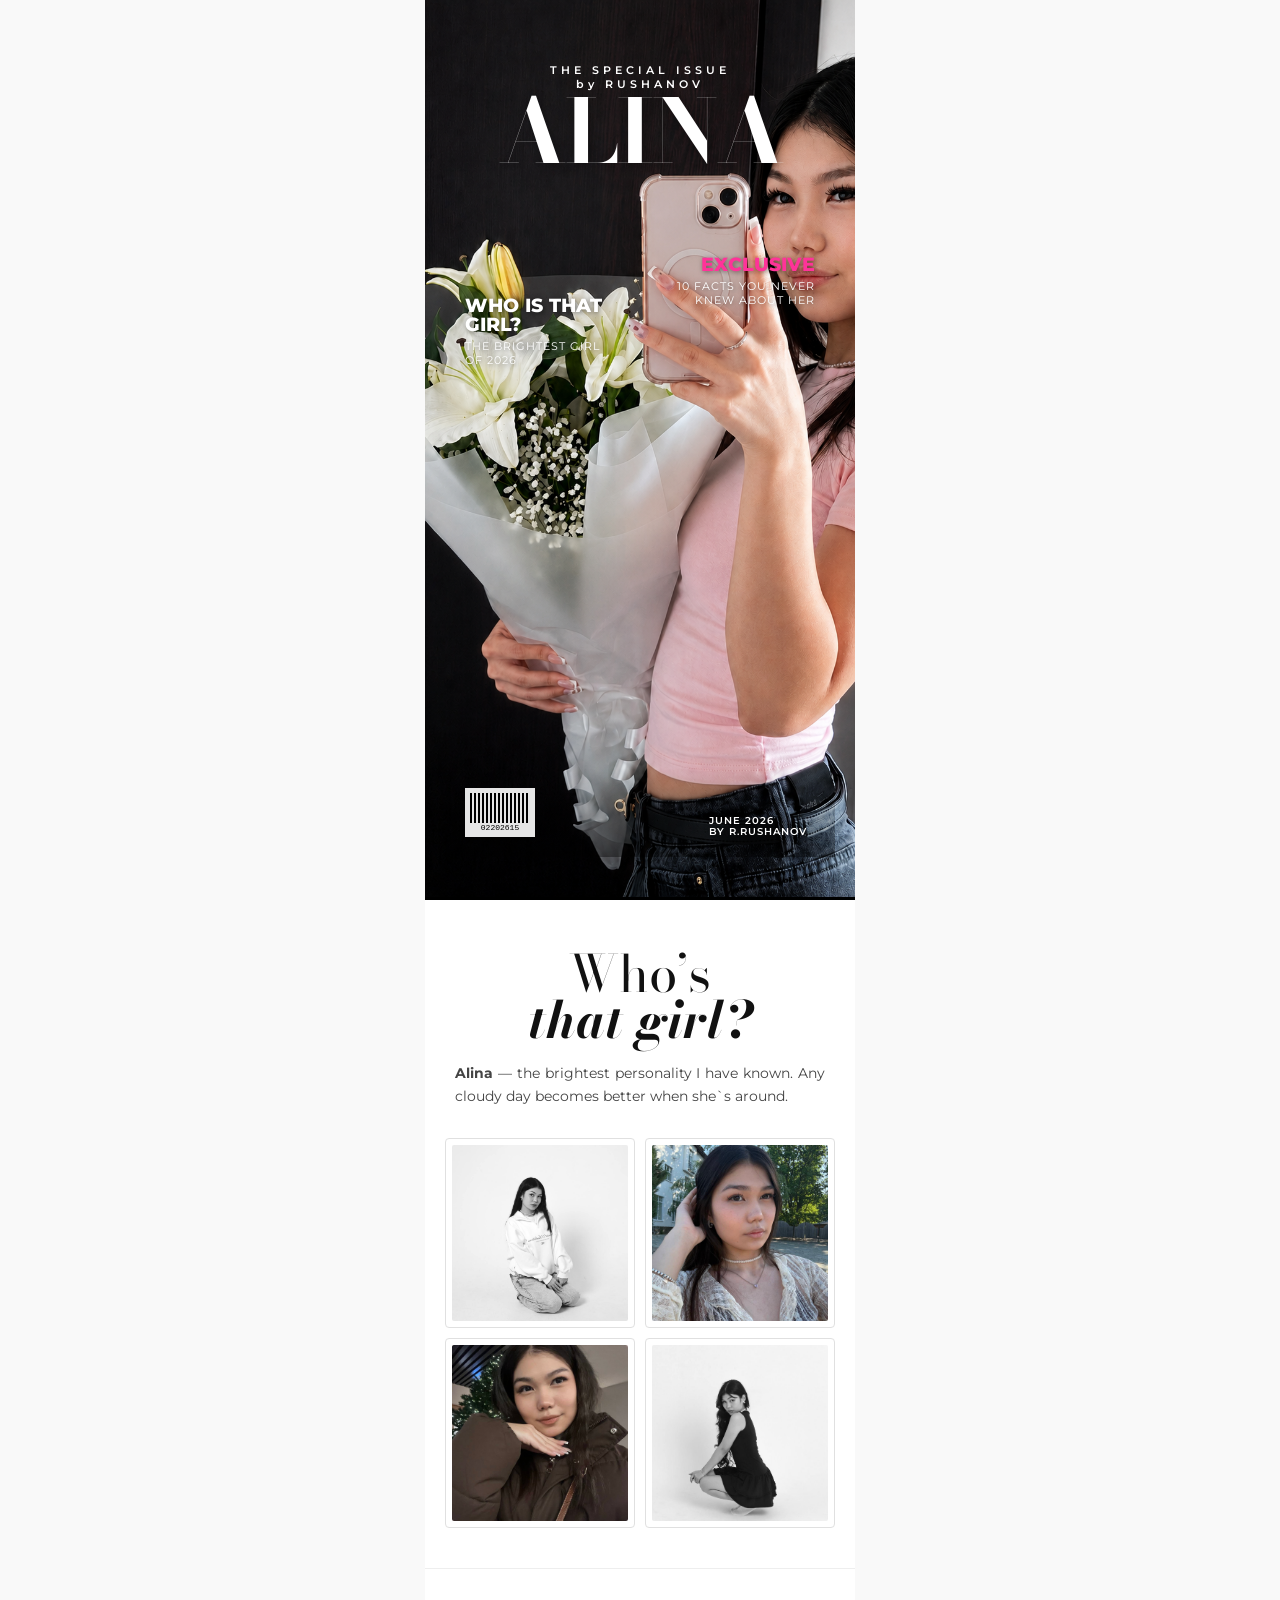
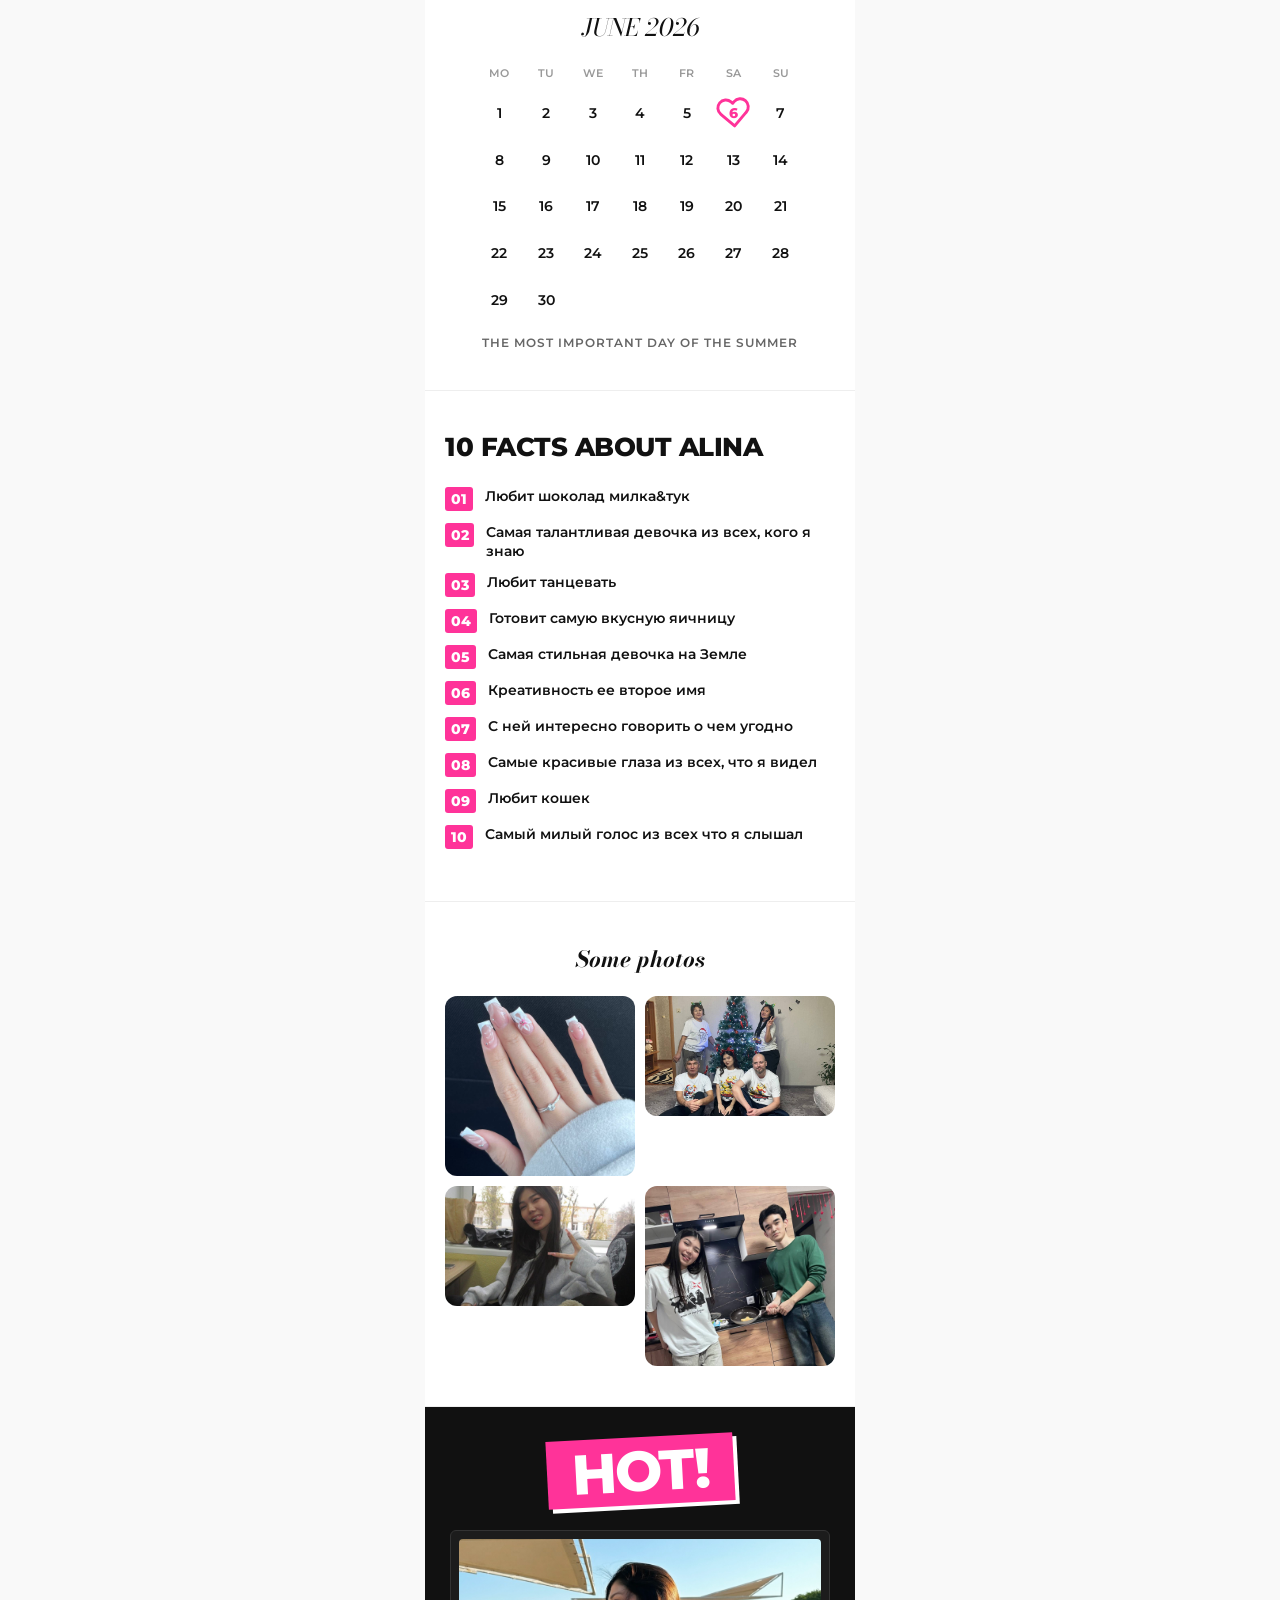
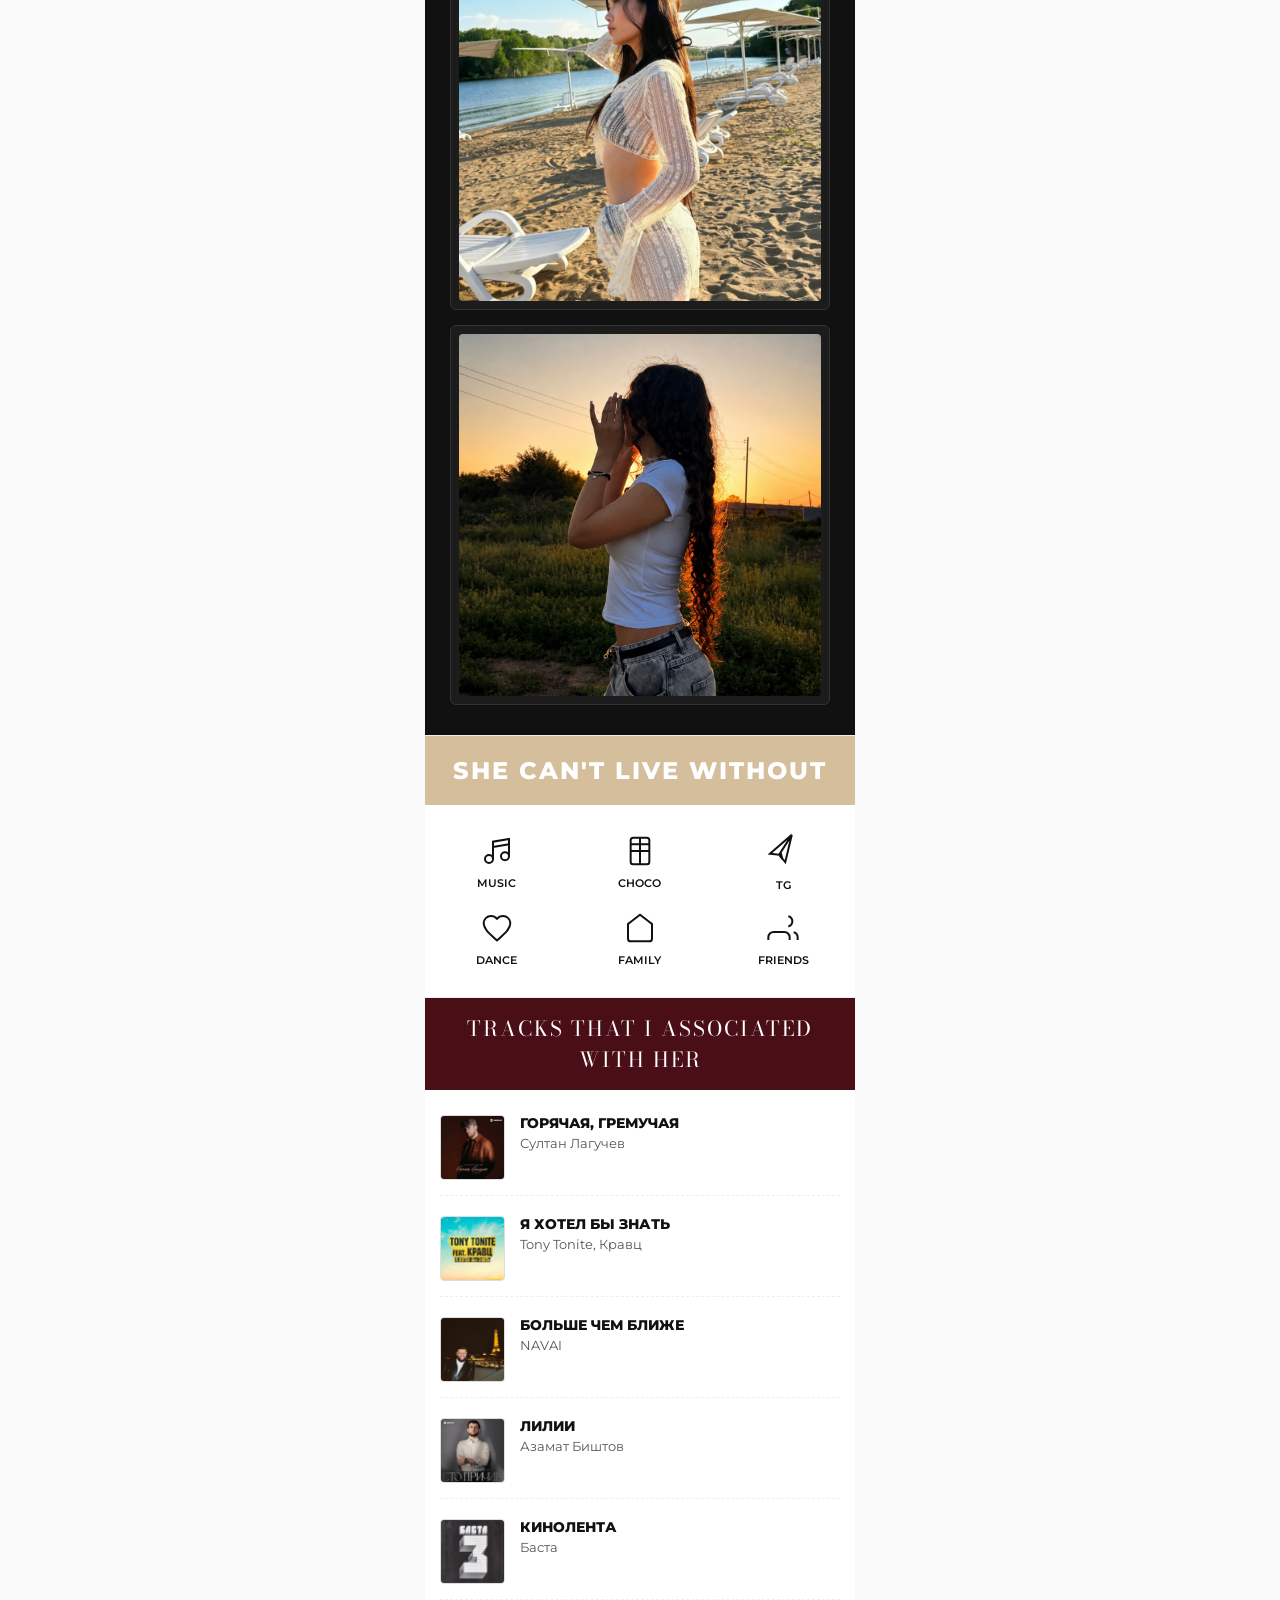
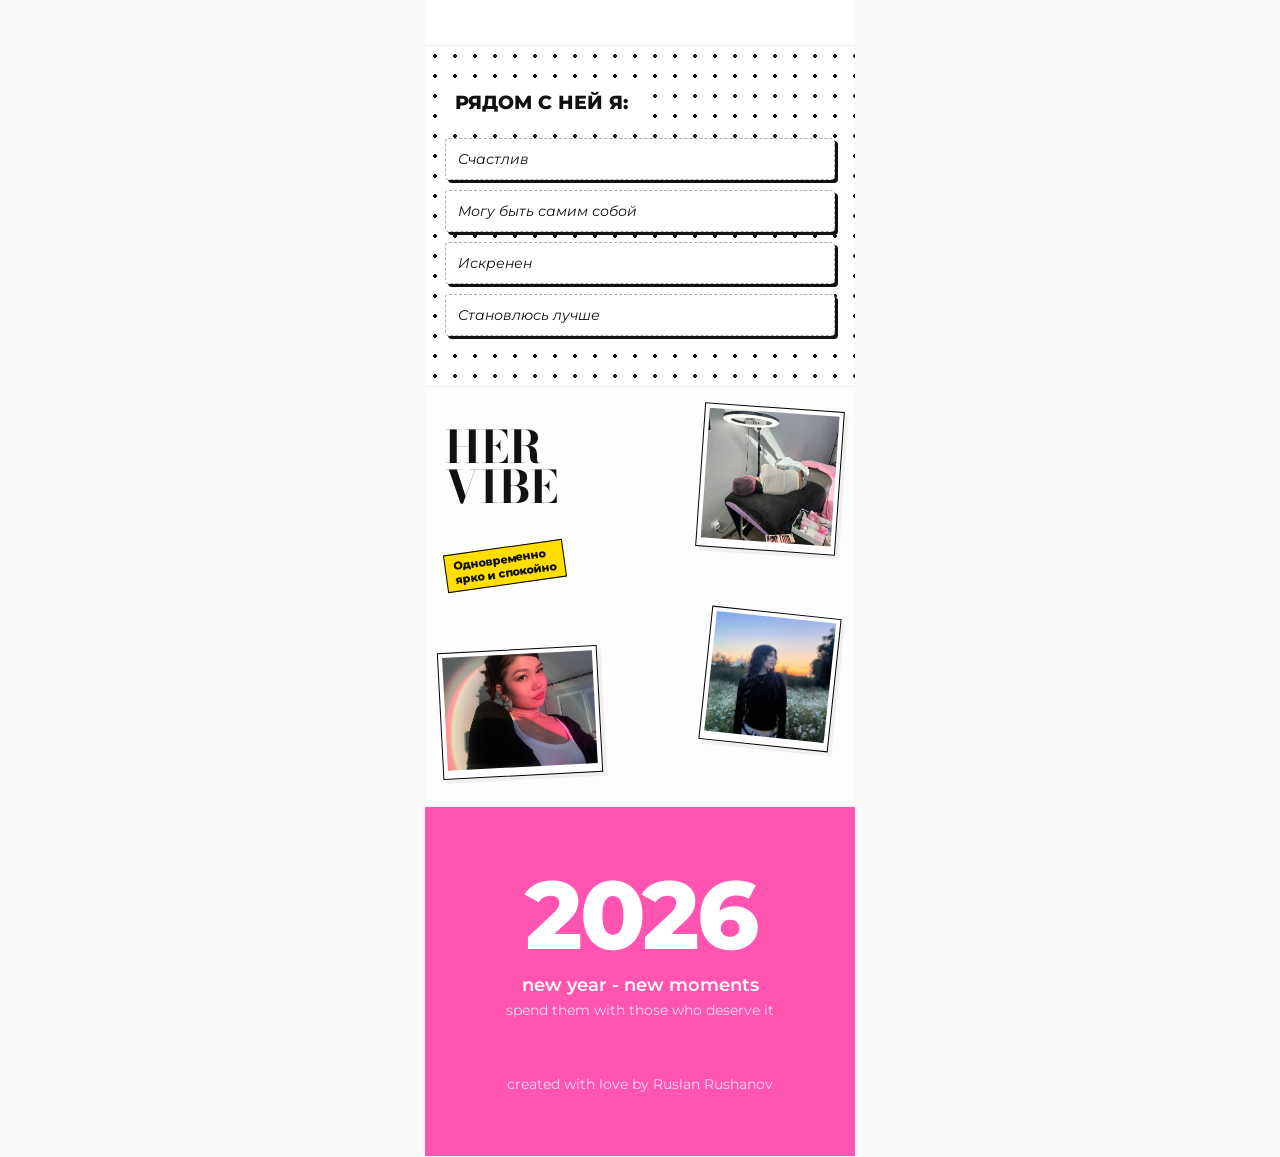
==== commit 6e10323f: "Update index.html" ====
--- a/index.html
+++ b/index.html
@@ -723,7 +723,7 @@
             <div class="fact-row"><div class="fact-num">01</div><div class="fact-text">Любит шоколад милка&тук</div></div>
             <div class="fact-row"><div class="fact-num">02</div><div class="fact-text">Самая талантливая девочка из всех, кого я знаю</div></div>
             <div class="fact-row"><div class="fact-num">03</div><div class="fact-text">Любит танцевать</div></div>
-            <div class="fact-row"><div class="fact-num">04</div><div class="fact-text">Готовит самые вкусные бутеры</div></div>
+            <div class="fact-row"><div class="fact-num">04</div><div class="fact-text">Готовит самую вкусную яичницу</div></div>
             <div class="fact-row"><div class="fact-num">05</div><div class="fact-text">Самая стильная девочка на Земле</div></div>
             <div class="fact-row"><div class="fact-num">06</div><div class="fact-text">Креативность ее второе имя</div></div>
             <div class="fact-row"><div class="fact-num">07</div><div class="fact-text">С ней интересно говорить о чем угодно</div></div>
@@ -875,4 +875,4 @@
     </div>
 
 </body>
-</html>+</html>
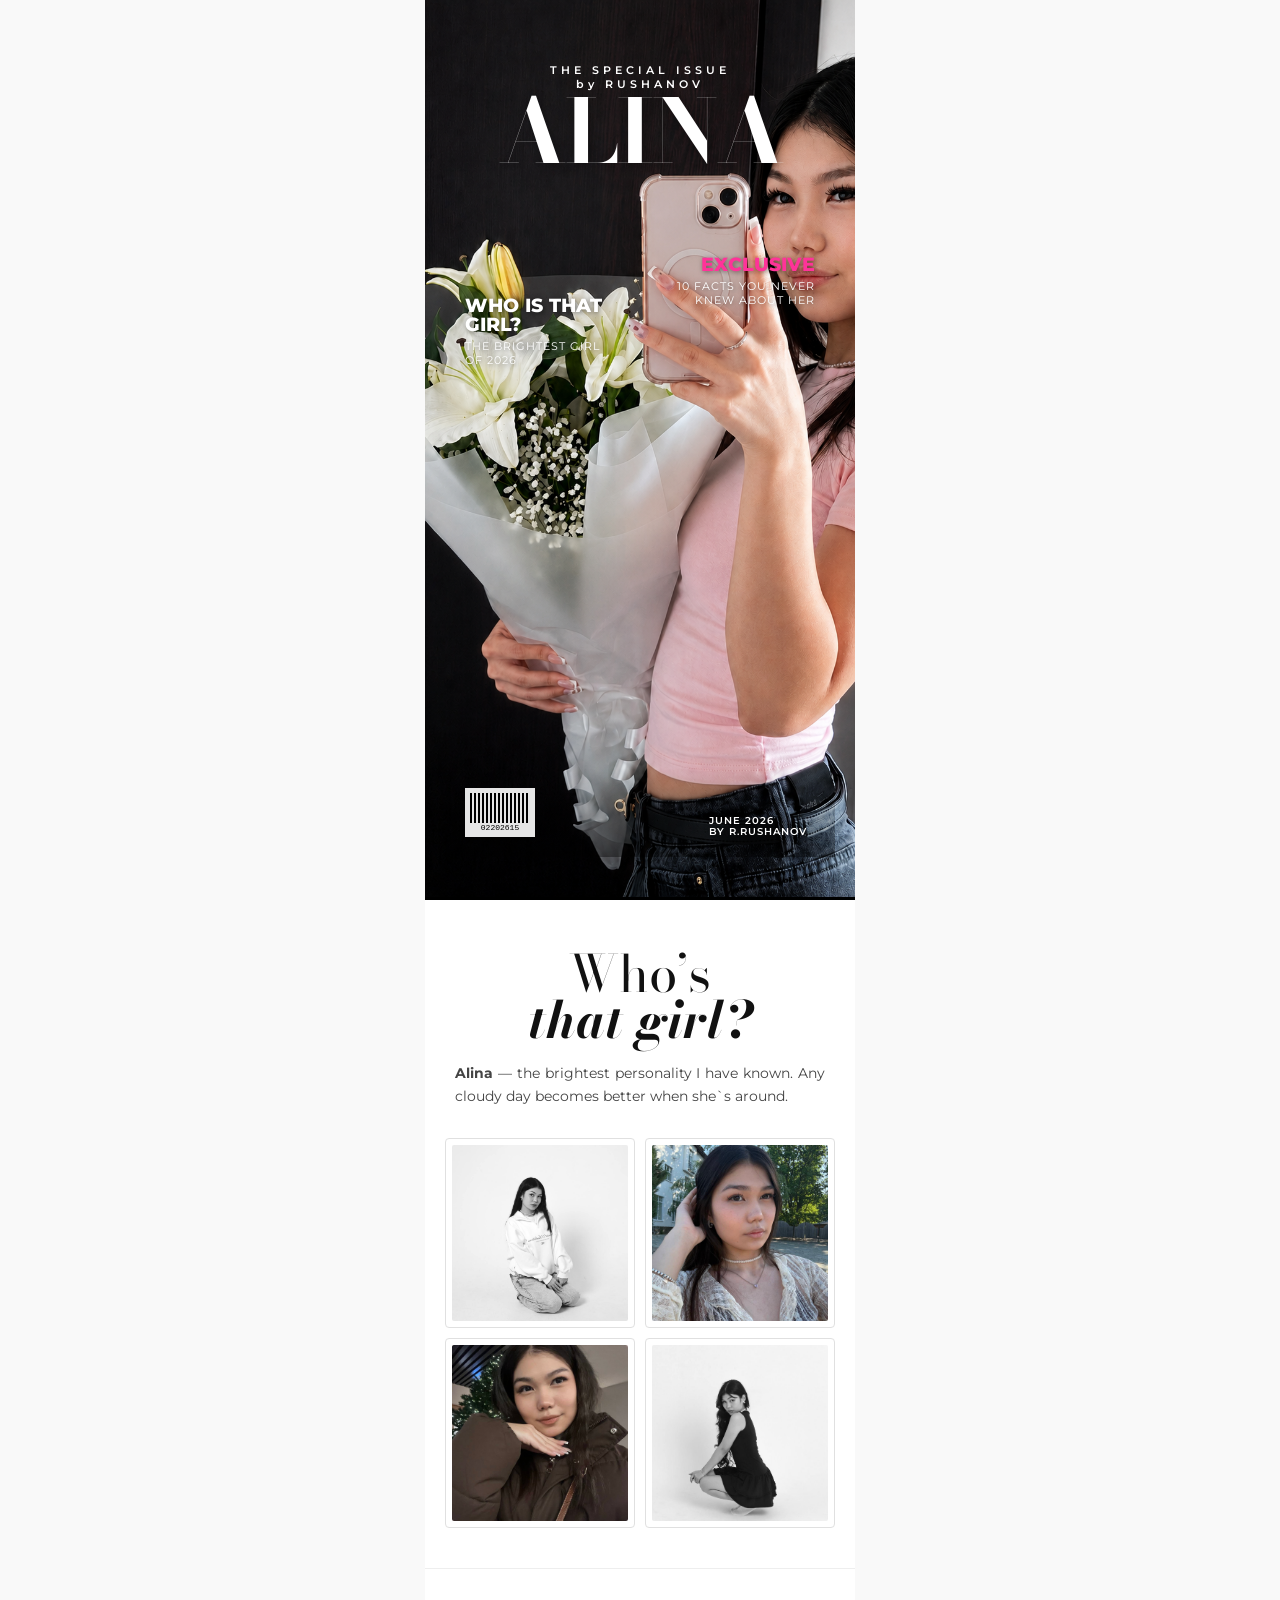
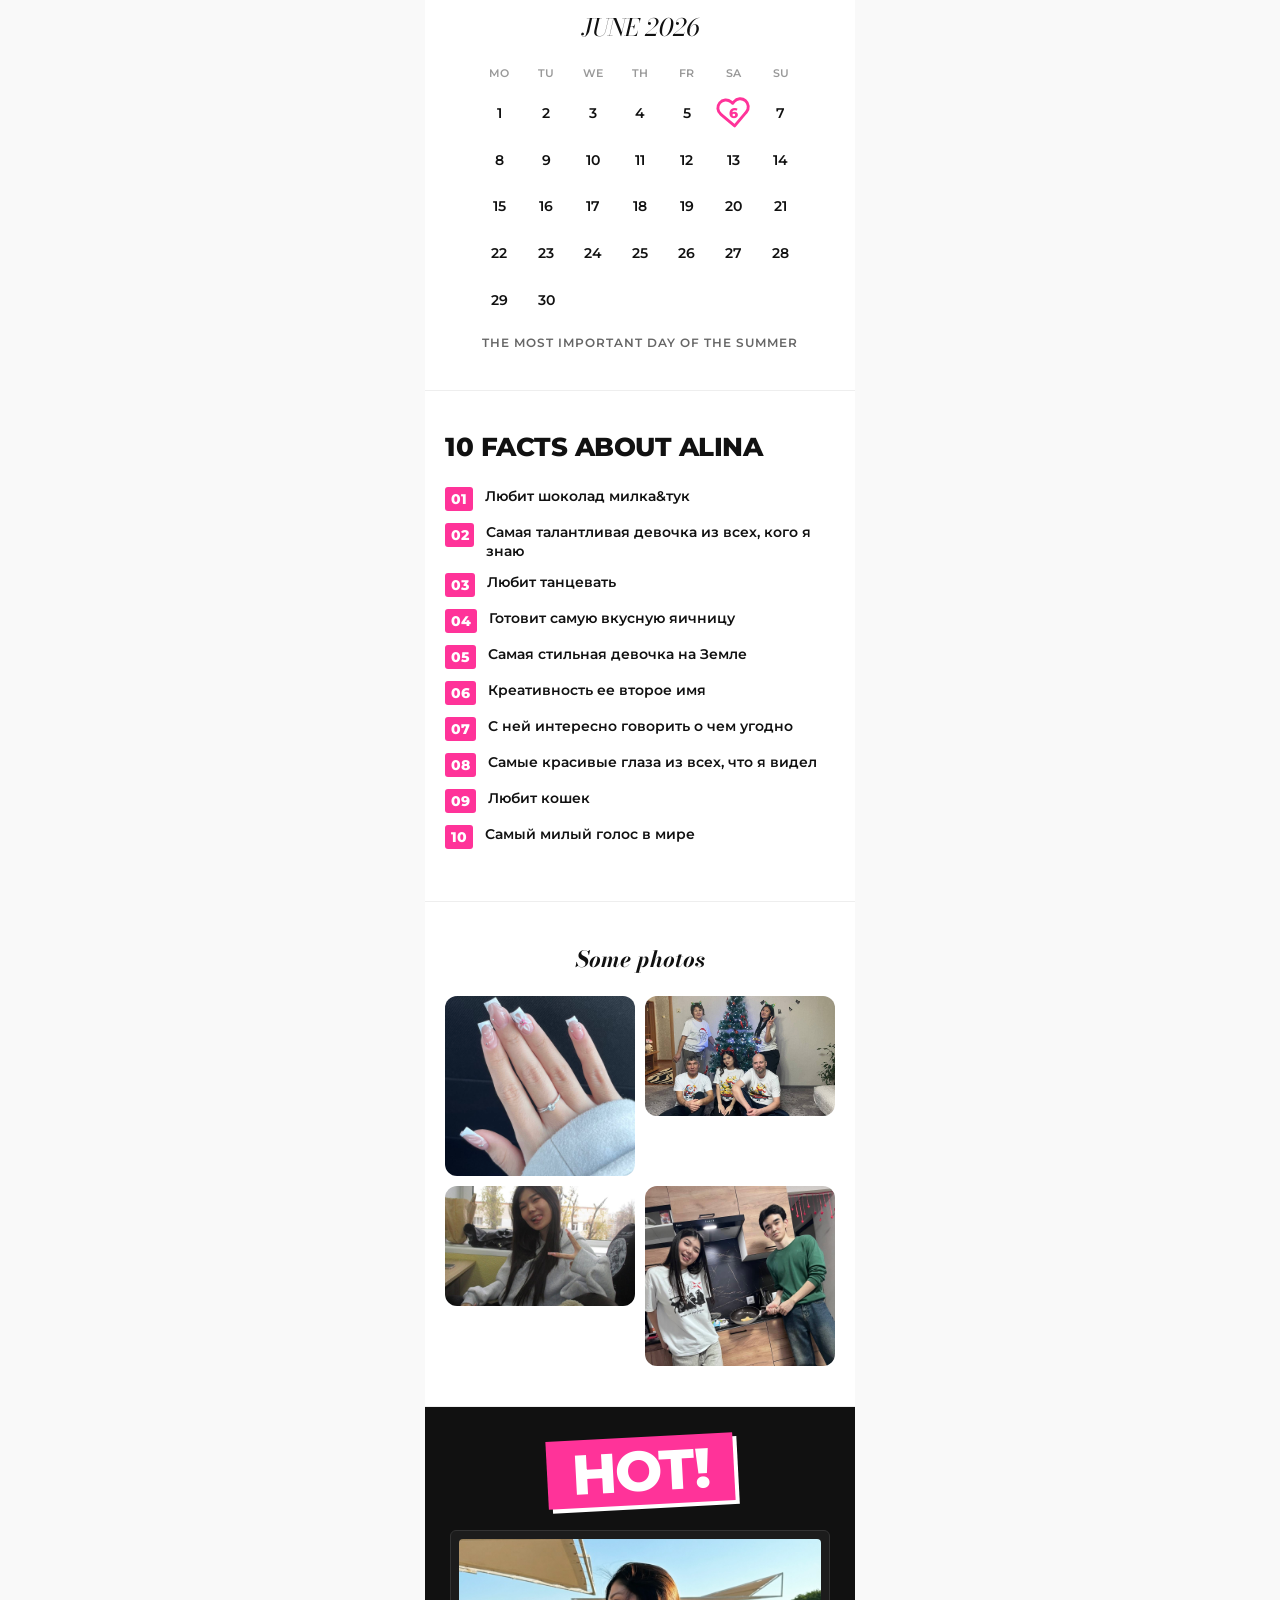
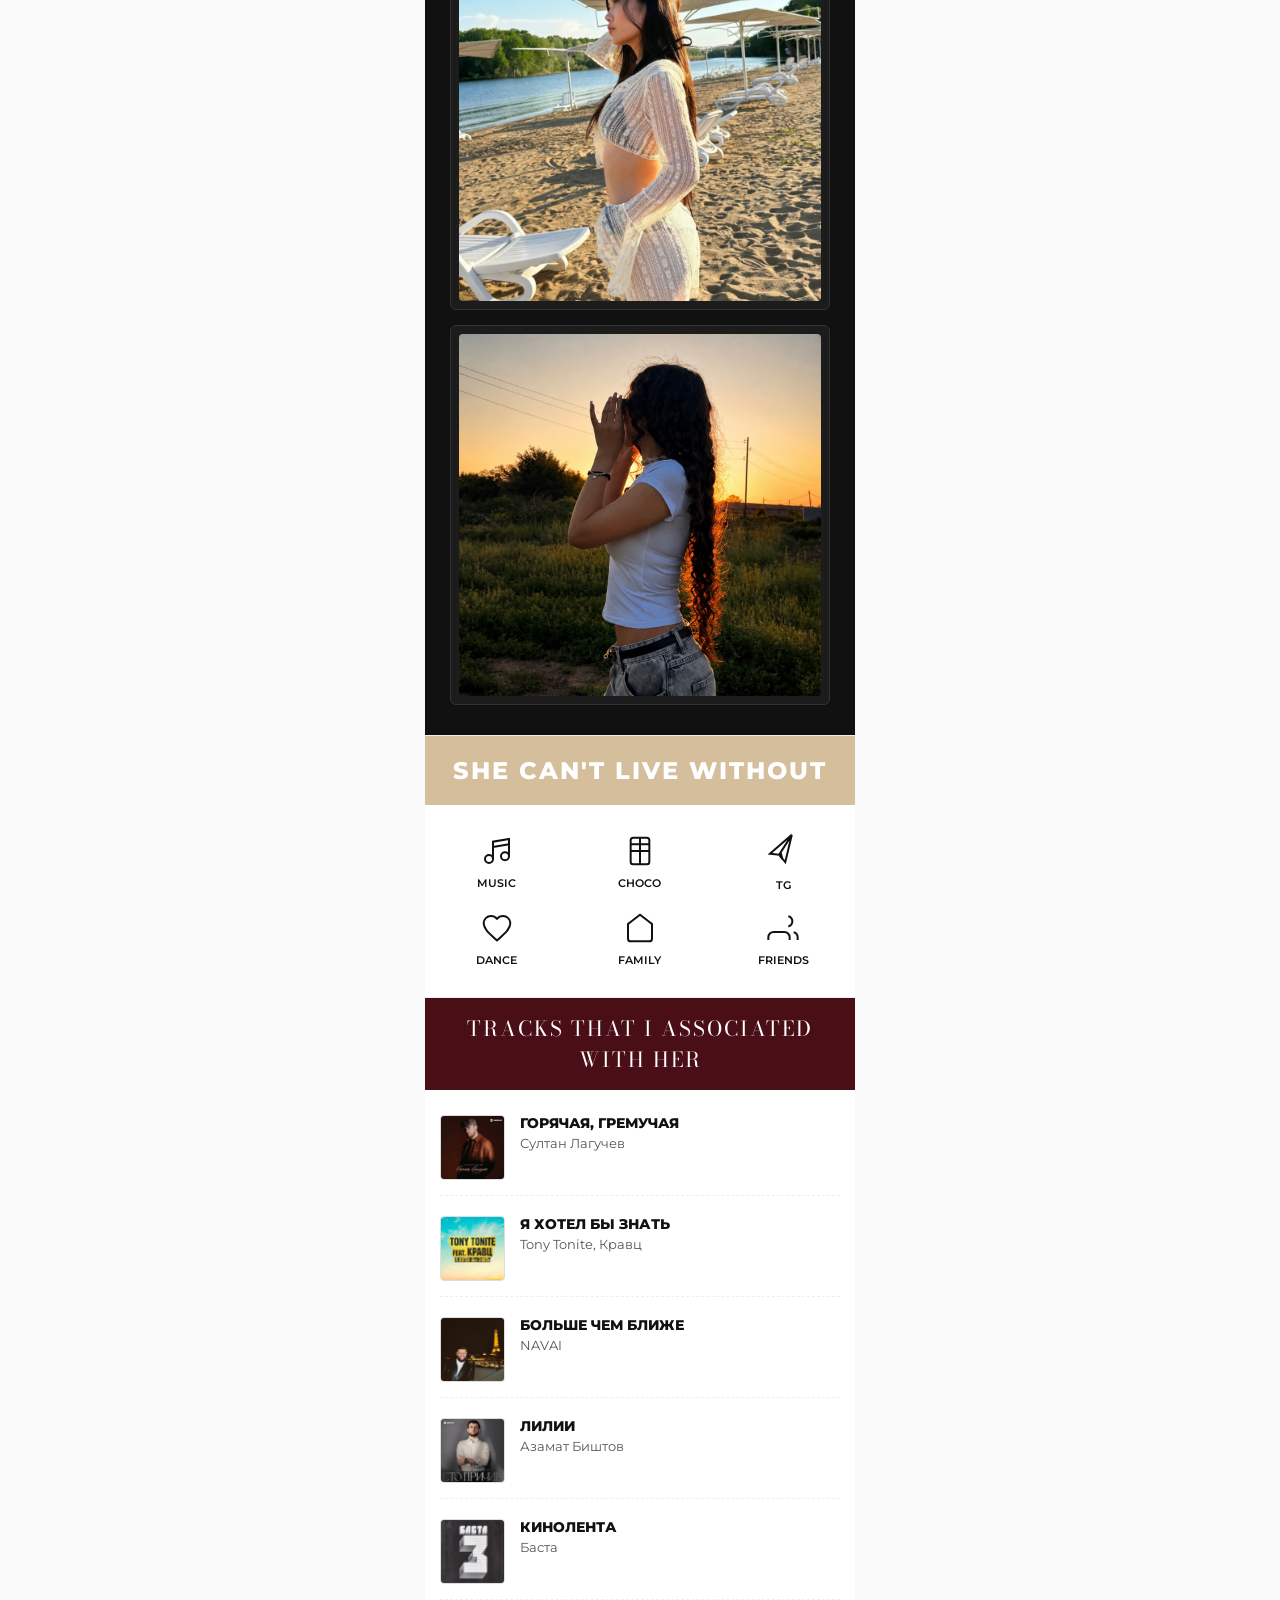
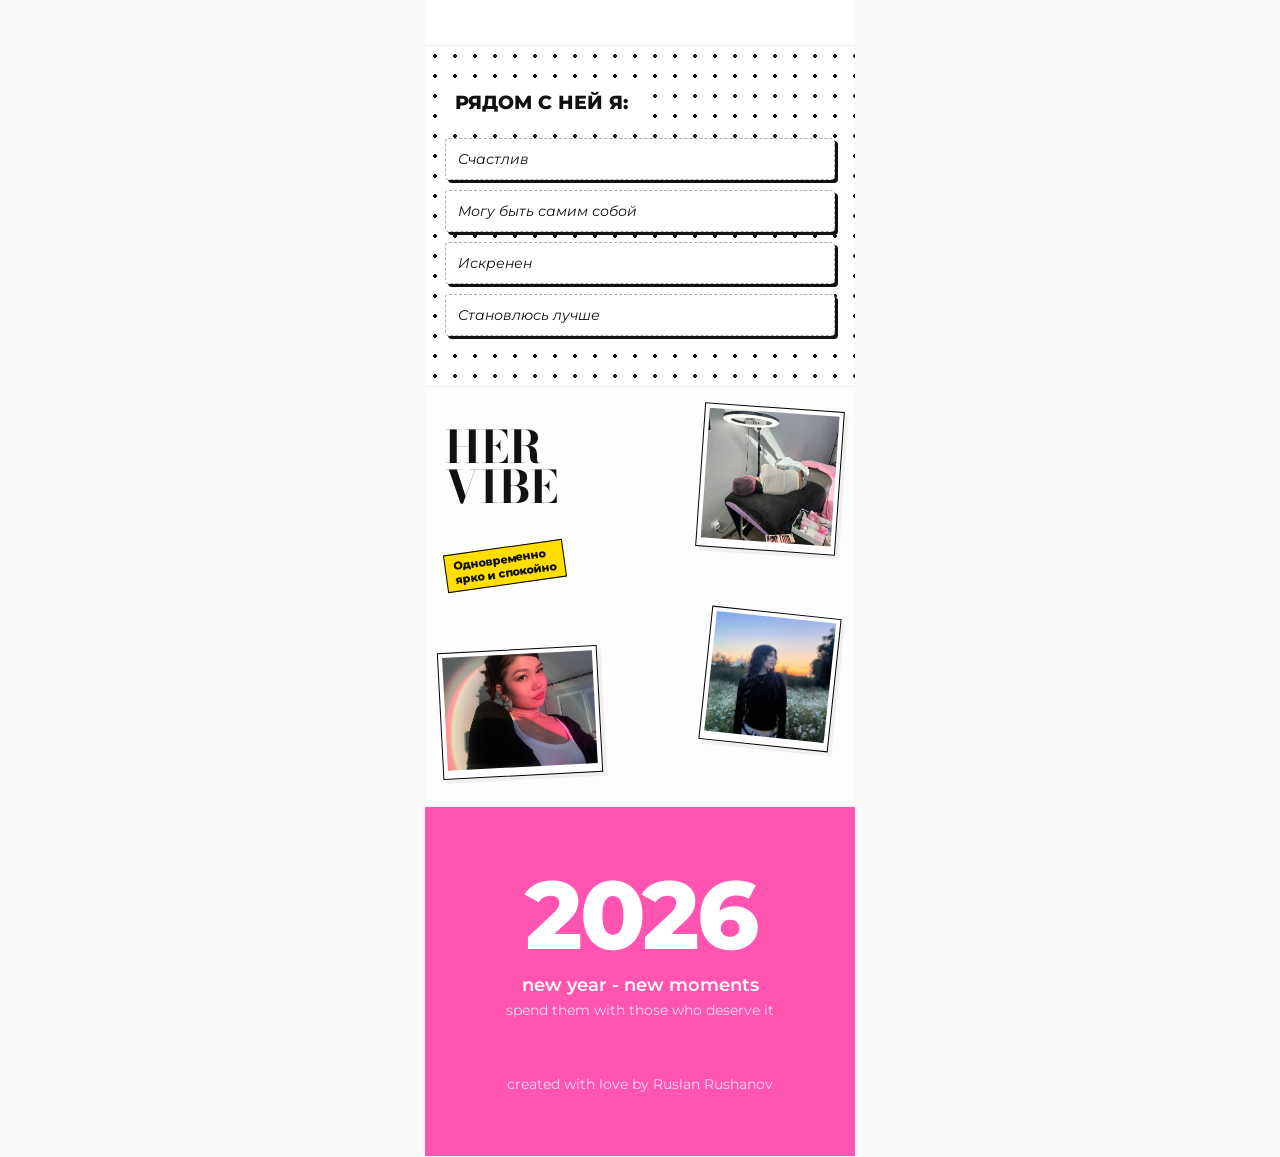
==== commit d54e14c2: "Update index.html" ====
--- a/index.html
+++ b/index.html
@@ -729,7 +729,7 @@
             <div class="fact-row"><div class="fact-num">07</div><div class="fact-text">С ней интересно говорить о чем угодно</div></div>
             <div class="fact-row"><div class="fact-num">08</div><div class="fact-text">Самые красивые глаза из всех, что я видел</div></div>
             <div class="fact-row"><div class="fact-num">09</div><div class="fact-text">Любит кошек</div></div>
-            <div class="fact-row"><div class="fact-num">10</div><div class="fact-text">Самый милый голос из всех что я слышал</div></div>
+            <div class="fact-row"><div class="fact-num">10</div><div class="fact-text">Самый милый голос в мире</div></div>
         </section>
 
         <section class="pinterest-section">
